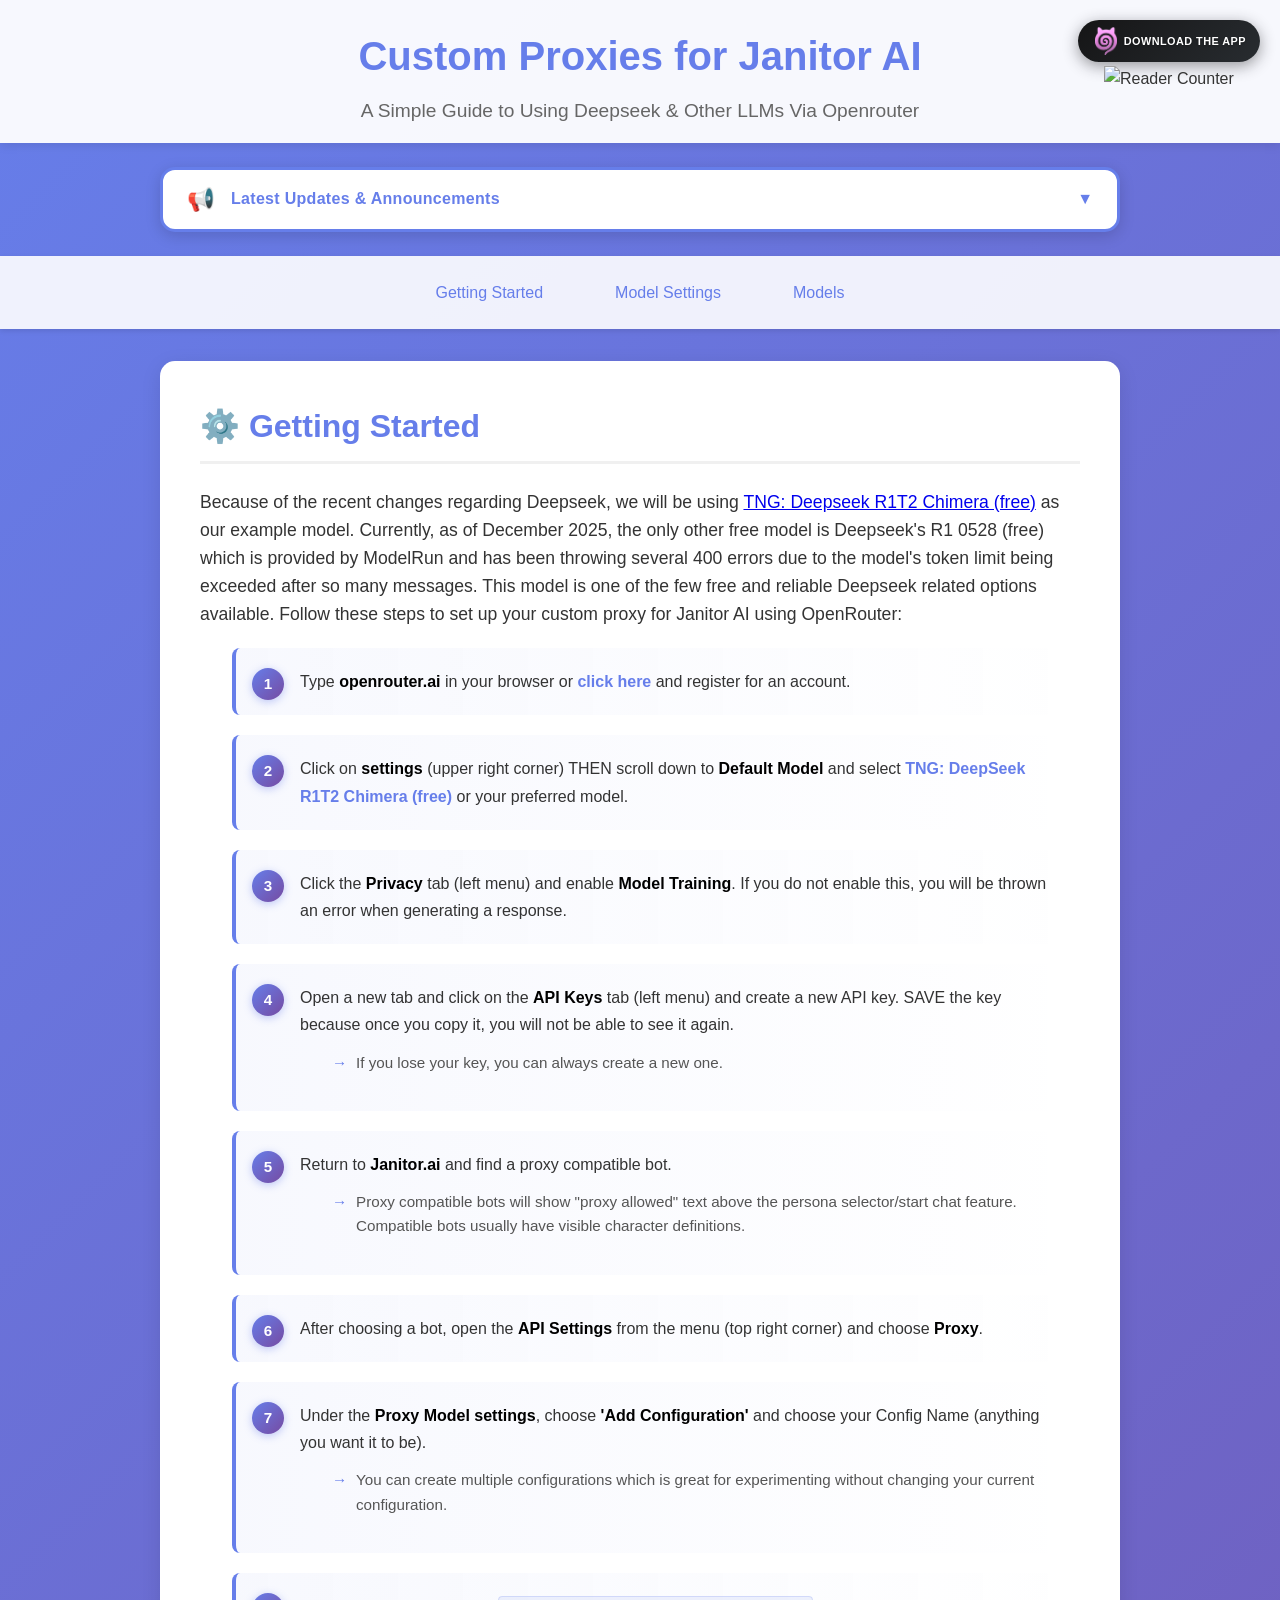
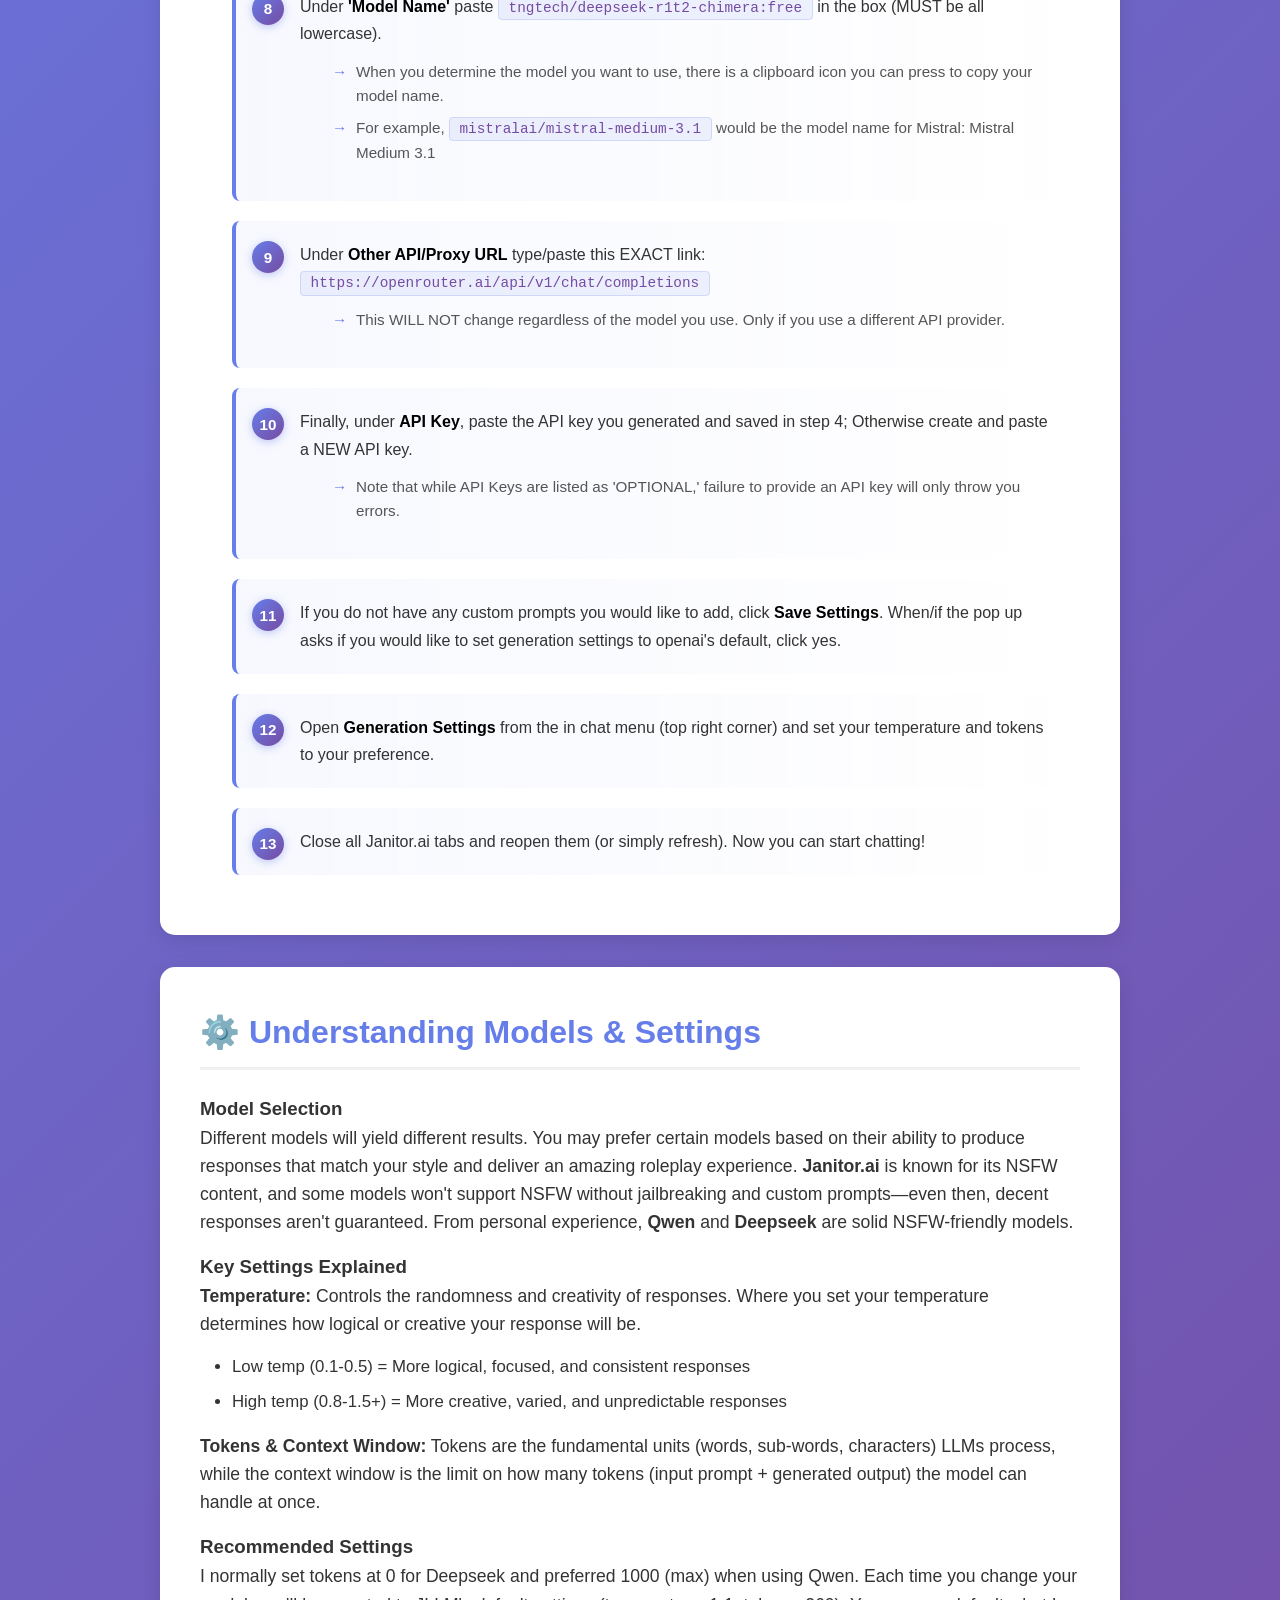
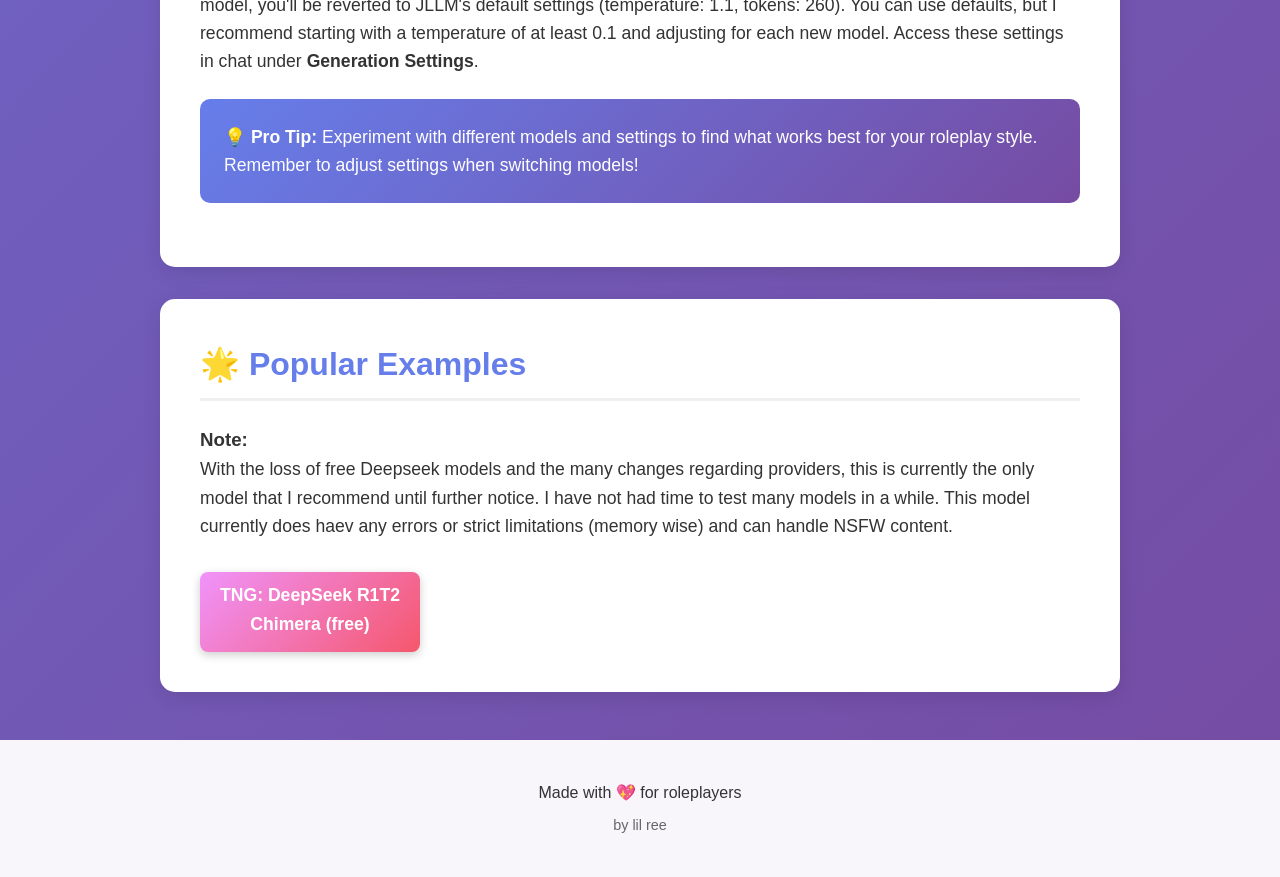
==== public/index.html @ bd70d36d "Add files via upload Signed-off-by: ꓘR (ree) <malsalt0990@gmail.com>" ====
<!DOCTYPE html>
<html lang="en">
<head>
    <meta charset="UTF-8">
    <meta name="viewport" content="width=device-width, initial-scale=1.0">
    <title>Janitor AI Custom Proxies</title>
    <link rel="stylesheet" href="css/style.css">
</head>
<body>
    <!-- App Download + Reader Counter - Top Right Corner -->
    <div class="app-download-widget">
        <a class="app-download-button" href="https://janitorai.com/app-download" target="_blank" title="Download Janitor AI App">
            <img src="images/janitor app logo.webp" alt="Download Janitor AI App" class="app-download-logo">
            <span class="app-download-text">Download the App</span>
        </a>
        <img class="reader-counter" src="https://hitscounter.dev/api/hit?url=https%3A%2F%2Fcustom-proxy-for-janitorai.vercel.app%2F&label=Readers&icon=person-fill-check&color=%23de5c9d&message=&style=plastic&tz=EST" alt="Reader Counter">
    </div>

    <header>
        <div class="container">
            <h1>Custom Proxies for Janitor AI</h1>
            <p class="subtitle">A Simple Guide to Using Deepseek & Other LLMs Via Openrouter</p>
        </div>
    </header>

    <!-- Updates Dropdown Section -->
    <div class="updates-banner">
        <div class="container">
            <button class="updates-toggle" onclick="toggleUpdates()">
                <span class="icon">📢</span>
                <span class="text">Latest Updates & Announcements</span>
                <span class="arrow" id="arrow">▼</span>
            </button>
            <div class="updates-content" id="updatesContent">
                <div class="update-item">
                    <span class="date">December 20, 2025</span>
                    <h3>⚠️ Important Update: Deepseek Models & Chutes</h3>
                    <p>Many of Deepseek's models are provided by Chutes. As of mid 2025, users were experiencing frequent 429 rate-limited errors when attempting to use most Deepseek models. This is because Chutes is prioritizing their paid tier customers over Openrouter users (whether or not you have the free/paid tier through Openrouter).</p>
                    
                    <p>You can visit the Models tab to view free and working Deepseek models that will be updated monthly. My suggestion would be to use those models (or a model of your choice) unless you would rather subscribe to Chutes / get directly setup with Deepseek.</p>
                    
                    <p>If you have charged the $10 in credits to your Openrouter account, it is NOT wasted money! You get 1000 requests per day (free or paid models) and have access to so many LLMs. You can use the $10 to maintain your 1000 requests or you can spend it on paid models (Deepseek paid models still receive 429 errors but aren't entirely disruptive).</p>
                    
                    <p>To those of you who are unfamiliar with Openrouter, the 10$ in credits is NOT required! You can still use the free models.</p>
                    
                    <p><strong>Please Note:</strong> As of this day, 12.11.2025, this is a current and up-to-date guide. I do not anticipate any changes that could potentially alter the required steps and/or render this guide inaccurate or irrelevant. I will keep this guide as up-to-date as possible.</p>
                </div>
            </div>
        </div>
    </div>

    <nav>
        <div class="container">
            <a href="#what">Getting Started</a>
            <a href="#how">Model Settings</a>
            <a href="#examples">Models</a>
        </div>
    </nav>

    <main class="container">
        <section id="what" class="card">
            <h2>⚙️ Getting Started</h2>
            <p>Because of the recent changes regarding Deepseek, we will be using <a href="https://openrouter.ai/tngtech/deepseek-r1t2-chimera:free" target="_blank">TNG: Deepseek R1T2 Chimera (free)</a> as our example model. Currently, as of December 2025, the only other free model is Deepseek's R1 0528 (free) which is provided by ModelRun and has been throwing several 400 errors due to the model's token limit being exceeded after so many messages. This model is one of the few free and reliable Deepseek related options available. Follow these steps to set up your custom proxy for Janitor AI using OpenRouter:</p>
            
            <ol class="getting-started-steps">
                <li>Type <strong>openrouter.ai</strong> in your browser or <a href="https://openrouter.ai" target="_blank">click here</a> and register for an account.</li>
                
                <li>Click on <strong>settings</strong> (upper right corner) THEN scroll down to <strong>Default Model</strong> and select <strong><a href="https://openrouter.ai/tngtech/deepseek-r1t2-chimera:free" target="_blank">TNG: DeepSeek R1T2 Chimera (free)</a></strong> or your preferred model.</li>
                
                <li>Click the <strong>Privacy</strong> tab (left menu) and enable <strong>Model Training</strong>. If you do not enable this, you will be thrown an error when generating a response.</li>
                
                <li>Open a new tab and click on the <strong>API Keys</strong> tab (left menu) and create a new API key. SAVE the key because once you copy it, you will not be able to see it again.
                    <ul class="sub-steps">
                        <li>If you lose your key, you can always create a new one.</li>
                    </ul>
                </li>
                
                <li>Return to <strong>Janitor.ai</strong> and find a proxy compatible bot.
                    <ul class="sub-steps">
                        <li>Proxy compatible bots will show "proxy allowed" text above the persona selector/start chat feature. Compatible bots usually have visible character definitions.</li>
                    </ul>
                </li>
                
                <li>After choosing a bot, open the <strong>API Settings</strong> from the menu (top right corner) and choose <strong>Proxy</strong>.</li>
                
                <li>Under the <strong>Proxy Model settings</strong>, choose <strong>'Add Configuration'</strong> and choose your Config Name (anything you want it to be).
                    <ul class="sub-steps">
                        <li>You can create multiple configurations which is great for experimenting without changing your current configuration.</li>
                    </ul>
                </li>
                
                <li>Under <strong>'Model Name'</strong> paste <code>tngtech/deepseek-r1t2-chimera:free</code> in the box (MUST be all lowercase).
                    <ul class="sub-steps">
                        <li>When you determine the model you want to use, there is a clipboard icon you can press to copy your model name.</li>
                        <li>For example, <code>mistralai/mistral-medium-3.1</code> would be the model name for Mistral: Mistral Medium 3.1</li>
                    </ul>
                </li>
                
                <li>Under <strong>Other API/Proxy URL</strong> type/paste this EXACT link: <code>https://openrouter.ai/api/v1/chat/completions</code>
                    <ul class="sub-steps">
                        <li>This WILL NOT change regardless of the model you use. Only if you use a different API provider.</li>
                    </ul>
                </li>
                
                <li>Finally, under <strong>API Key</strong>, paste the API key you generated and saved in step 4; Otherwise create and paste a NEW API key.
                    <ul class="sub-steps">
                        <li>Note that while API Keys are listed as 'OPTIONAL,' failure to provide an API key will only throw you errors.</li>
                    </ul>
                </li>
                
                <li>If you do not have any custom prompts you would like to add, click <strong>Save Settings</strong>. When/if the pop up asks if you would like to set generation settings to openai's default, click yes.</li>
                
                <li>Open <strong>Generation Settings</strong> from the in chat menu (top right corner) and set your temperature and tokens to your preference.</li>
                
                <li>Close all Janitor.ai tabs and reopen them (or simply refresh). Now you can start chatting!</li>
            </ol>
        </section>

        <section id="how" class="card">
            <h2>⚙️ Understanding Models & Settings</h2>
            
            <h3>Model Selection</h3>
            <p>Different models will yield different results. You may prefer certain models based on their ability to produce responses that match your style and deliver an amazing roleplay experience. <strong>Janitor.ai</strong> is known for its NSFW content, and some models won't support NSFW without jailbreaking and custom prompts—even then, decent responses aren't guaranteed. From personal experience, <strong>Qwen</strong> and <strong>Deepseek</strong> are solid NSFW-friendly models.</p>
            
            <h3>Key Settings Explained</h3>
            <div class="settings-info">
                <p><strong>Temperature:</strong> Controls the randomness and creativity of responses. Where you set your temperature determines how logical or creative your response will be.</p>
                <ul>
                    <li>Low temp (0.1-0.5) = More logical, focused, and consistent responses</li>
                    <li>High temp (0.8-1.5+) = More creative, varied, and unpredictable responses</li>
                </ul>
                
                <p><strong>Tokens & Context Window:</strong> Tokens are the fundamental units (words, sub-words, characters) LLMs process, while the context window is the limit on how many tokens (input prompt + generated output) the model can handle at once.</p>
            </div>
            
            <h3>Recommended Settings</h3>
            <p>I normally set tokens at 0 for Deepseek and preferred 1000 (max) when using Qwen. Each time you change your model, you'll be reverted to JLLM's default settings (temperature: 1.1, tokens: 260). You can use defaults, but I recommend starting with a temperature of at least 0.1 and adjusting for each new model. Access these settings in chat under <strong>Generation Settings</strong>.</p>
            
            <div class="highlight">
                <strong>💡 Pro Tip:</strong> Experiment with different models and settings to find what works best for your roleplay style. Remember to adjust settings when switching models!
            </div>
        </section>

        <section id="examples" class="card">
            <h2>🌟 Popular Examples</h2>
            <h3>Note:</h3>
            <p>With the loss of free Deepseek models and the many changes regarding providers, this is currently the only model that I recommend until further notice. I have not had time to test many models in a while. This model currently does haev any errors or strict limitations (memory wise) and can handle NSFW content.</p>
            <div class="examples-grid">
                <div class="example-box">
                        <a href="https://openrouter.ai/tngtech/deepseek-r1t2-chimera:free" target="_blank" style="text-decoration:none;color:inherit;">
                            <h3>TNG: DeepSeek R1T2 Chimera (free)</h3>
                        </a>
                </div>
            </div>
        </section>
    </main>

    <footer>
        <div class="container">
            <p>Made with 💖 for roleplayers</p>
            <p class="small">by lil ree</p>
        </div>
    </footer>

    <script>
        function toggleUpdates() {
            const content = document.getElementById('updatesContent');
            const arrow = document.getElementById('arrow');
            
            if (content.style.maxHeight) {
                content.style.maxHeight = null;
                arrow.style.transform = 'rotate(0deg)';
            } else {
                content.style.maxHeight = content.scrollHeight + 'px';
                arrow.style.transform = 'rotate(180deg)';
            }
        }
    </script>
</body>
</html>
---- public/css/style.css ----
nav .container {
    display: flex;
    justify-content: center;
    align-items: center;
    gap: 0.5rem;
    flex-wrap: wrap;
}

* {
    margin: 0;
    padding: 0;
    box-sizing: border-box;
}

img {
    max-width: 100%;
    height: auto;
}

body {
    font-family: 'Segoe UI', Tahoma, Geneva, Verdana, sans-serif;
    line-height: 1.6;
    color: #333;
    background: linear-gradient(135deg, #667eea 0%, #764ba2 100%);
    min-height: 100vh;
    overflow-x: hidden;
}

.container {
    max-width: 1000px;
    margin: 0 auto;
    padding: 0 20px;
}

.app-download-widget {
    position: fixed;
    top: 20px;
    right: 20px;
    z-index: 1000;
    display: flex;
    flex-direction: column;
    align-items: center;
    gap: 4px;
}

.app-download-button {
    display: inline-flex;
    align-items: center;
    gap: 4px;
    text-decoration: none;
    color: #fff;
    background: linear-gradient(135deg, #151516, #282c30);
    border-radius: 999px;
    padding: 7px 14px;
    box-shadow: 0 4px 15px rgba(30, 32, 36, 0.45);
    transition: transform 0.25s ease, box-shadow 0.25s ease;
    animation: appPulse 2s infinite;
}

.app-download-button:hover {
    transform: translateY(-3px);
    box-shadow: 0 8px 25px rgba(27, 29, 32, 0.6);
}

.app-download-logo {
    width: 28px;
    height: 28px;
    border-radius: 8px;
    display: block;
    object-fit: contain;
    object-position: center;
    background: transparent;
    padding: 0;
    flex-shrink: 0;
}

.app-download-text {
    margin: 0;
    font-size: 0.68rem;
    font-weight: 700;
    text-transform: uppercase;
    letter-spacing: 0.45px;
    text-shadow: 0 1px 2px rgba(0, 0, 0, 0.3);
    line-height: 1;
    white-space: nowrap;
}

.reader-counter {
    max-width: 145px;
    width: auto;
    height: auto;
    align-self: center;
}


header {
    background: rgba(255, 255, 255, 0.95);
    padding: 1.5rem 0 1rem;
    text-align: center;
    box-shadow: 0 2px 10px rgba(0, 0, 0, 0.1);
}

header h1 {
    font-size: 2.5rem;
    color: #667eea;
    margin-bottom: 0.5rem;
    animation: fadeInDown 0.8s ease;
}

.subtitle {
    font-size: 1.2rem;
    color: #666;
    animation: fadeInUp 0.8s ease;
}


.updates-banner {
    background: transparent;
    margin-top: 1.5rem;
    margin-bottom: 1.5rem;
}

.updates-toggle {
    width: 100%;
    background: white;
    border: 3px solid #667eea;
    padding: 1rem 1.5rem;
    cursor: pointer;
    display: flex;
    align-items: center;
    gap: 1rem;
    font-size: 1rem;
    font-weight: 600;
    color: #667eea;
    transition: all 0.3s ease;
    border-radius: 15px;
    box-shadow: 0 4px 15px rgba(0, 0, 0, 0.15);
}

.updates-toggle:hover {
    background: #667eea;
    color: white;
    transform: translateY(-3px);
    box-shadow: 0 6px 20px rgba(0, 0, 0, 0.2);
}

.updates-toggle:active {
    transform: translateY(-1px);
}

.updates-toggle .icon {
    font-size: 1.4rem;
    animation: pulse 2s infinite;
}

.updates-toggle .text {
    flex: 1;
    text-align: left;
    letter-spacing: 0.3px;
}

.updates-toggle .arrow {
    font-size: 1rem;
    transition: transform 0.3s ease;
    font-weight: bold;
}

.updates-content {
    max-height: 0;
    overflow: hidden;
    transition: max-height 0.5s ease, margin-top 0.3s ease;
    background: rgba(255, 255, 255, 0.98);
    border-radius: 15px;
    box-shadow: 0 2px 10px rgba(0, 0, 0, 0.1);
}

.updates-content.active {
    margin-top: 0.5rem;
}

.update-item {
    padding: 1.75rem;
    border-bottom: 1px solid rgba(102, 126, 234, 0.15);
    background: linear-gradient(to right, rgba(102, 126, 234, 0.02), transparent);
}

.update-item:first-child {
    border-radius: 15px 15px 0 0;
}

.update-item:last-child {
    border-bottom: none;
    border-radius: 0 0 15px 15px;
}

.update-item .date {
    display: inline-block;
    background: linear-gradient(135deg, #667eea 0%, #764ba2 100%);
    color: white;
    padding: 0.4rem 1rem;
    border-radius: 25px;
    font-size: 0.8rem;
    font-weight: 700;
    margin-bottom: 1rem;
    box-shadow: 0 2px 8px rgba(102, 126, 234, 0.3);
    letter-spacing: 0.5px;
}

.update-item h3 {
    color: #333;
    font-size: 1.1rem;
    margin-bottom: 0.75rem;
    font-weight: 700;
}

.update-item p {
    color: #555;
    margin: 0 0 0.75rem 0;
    line-height: 1.7;
    font-size: 0.9rem;
}

.update-item p:last-child {
    margin-bottom: 0;
}

.update-item strong {
    color: #667eea;
    font-weight: 600;
}

@keyframes pulse {
    0%, 100% {
        transform: scale(1);
    }
    50% {
        transform: scale(1.1);
    }
}


nav {
    background: rgba(255, 255, 255, 0.9);
    padding: 1rem 0;
    position: sticky;
    top: 0;
    z-index: 100;
    box-shadow: 0 2px 5px rgba(0, 0, 0, 0.1);
}

nav a {
    display: inline-block;
    padding: 0.5rem 1.5rem;
    margin: 0 0.5rem;
    color: #667eea;
    text-decoration: none;
    border-radius: 20px;
    transition: all 0.3s ease;
    font-weight: 500;
}

nav a:hover {
    background: #667eea;
    color: white;
    transform: translateY(-2px);
}


main {
    padding: 2rem 0;
}

.card {
    background: white;
    padding: 2.5rem;
    margin: 2rem 0;
    border-radius: 15px;
    box-shadow: 0 5px 20px rgba(0, 0, 0, 0.1);
    animation: fadeIn 0.6s ease;
}

.card h2 {
    color: #667eea;
    font-size: 2rem;
    margin-bottom: 1.5rem;
    border-bottom: 3px solid #f0f0f0;
    padding-bottom: 0.5rem;
}

.card p {
    margin-bottom: 1rem;
    font-size: 1.1rem;
    overflow-wrap: anywhere;
}

.card ul, .card ol {
    margin-left: 2rem;
    margin-bottom: 1rem;
}

.card li {
    margin: 0.5rem 0;
    font-size: 1.05rem;
    overflow-wrap: anywhere;
}


.highlight {
    background: linear-gradient(135deg, #667eea 0%, #764ba2 100%);
    color: white;
    padding: 1.5rem;
    border-radius: 10px;
    margin: 1.5rem 0;
    font-size: 1.1rem;
}


.fun-fact {
    background: #fff3cd;
    border-left: 4px solid #ffc107;
    padding: 1rem 1.5rem;
    margin: 1.5rem 0;
    border-radius: 5px;
}


.getting-started-steps {
    counter-reset: step-counter;
    list-style: none;
    margin-left: 0;
    padding-left: 0;
}

.getting-started-steps > li {
    counter-increment: step-counter;
    position: relative;
    padding: 1.25rem 1.5rem 1.25rem 4rem;
    margin: 1.25rem 0;
    background: linear-gradient(to right, rgba(102, 126, 234, 0.05), transparent);
    border-left: 4px solid #667eea;
    border-radius: 8px;
    font-size: 1rem;
    line-height: 1.7;
    transition: all 0.3s ease;
}

.getting-started-steps > li:hover {
    background: linear-gradient(to right, rgba(102, 126, 234, 0.1), transparent);
    transform: translateX(5px);
}

.getting-started-steps > li::before {
    content: counter(step-counter);
    position: absolute;
    left: 1rem;
    top: 1.25rem;
    background: linear-gradient(135deg, #667eea 0%, #764ba2 100%);
    color: white;
    width: 2rem;
    height: 2rem;
    border-radius: 50%;
    display: flex;
    align-items: center;
    justify-content: center;
    font-weight: bold;
    font-size: 0.95rem;
    box-shadow: 0 2px 8px rgba(102, 126, 234, 0.4);
}

.getting-started-steps strong {
    color: #000;
    font-weight: 700;
}

.getting-started-steps code {
    background: rgba(102, 126, 234, 0.1);
    color: #764ba2;
    padding: 0.2rem 0.6rem;
    border-radius: 4px;
    font-family: 'Courier New', monospace;
    font-size: 0.9rem;
    border: 1px solid rgba(102, 126, 234, 0.2);
}

.getting-started-steps a {
    color: #667eea;
    text-decoration: none;
    font-weight: 600;
    border-bottom: 2px solid transparent;
    transition: border-color 0.3s ease;
}

.getting-started-steps a:hover {
    border-bottom-color: #667eea;
}

.sub-steps {
    list-style: none;
    margin: 0.75rem 0 0 0;
    padding-left: 0;
}

.sub-steps li {
    position: relative;
    padding-left: 1.5rem;
    margin: 0.5rem 0;
    font-size: 0.95rem;
    color: #555;
    line-height: 1.6;
}

.sub-steps li::before {
    content: "→";
    position: absolute;
    left: 0;
    color: #667eea;
    font-weight: bold;
}


.examples-grid {
    display: grid;
    grid-template-columns: repeat(auto-fit, minmax(200px, 1fr));
    gap: 1.5rem;
    margin-top: 2rem;
}

.example-box {
    background: linear-gradient(135deg, #f093fb 0%, #f5576c 100%);
    color: white;
    padding: 0.6rem 1rem;
    border-radius: 8px;
    text-align: center;
    transition: transform 0.3s ease;
    box-shadow: 0 3px 10px rgba(0, 0, 0, 0.2);
    display: inline-block;
    min-width: 180px;
    max-width: 220px;
    cursor: pointer;
}

.example-box:hover {
    transform: translateY(-5px);
}

.example-box h3 {
    font-size: 1.1rem;
    margin-bottom: 0.3rem;
}


footer {
    background: rgba(255, 255, 255, 0.95);
    text-align: center;
    padding: 2rem 0;
    margin-top: 3rem;
}

footer p {
    margin: 0.5rem 0;
}

.small {
    font-size: 0.9rem;
    color: #666;
}

/* Animations */
@keyframes fadeIn {
    from {
        opacity: 0;
        transform: translateY(20px);
    }
    to {
        opacity: 1;
        transform: translateY(0);
    }
}

@keyframes fadeInDown {
    from {
        opacity: 0;
        transform: translateY(-20px);
    }
    to {
        opacity: 1;
        transform: translateY(0);
    }
}

@keyframes fadeInUp {
    from {
        opacity: 0;
        transform: translateY(20px);
    }
    to {
        opacity: 1;
        transform: translateY(0);
    }
}

@keyframes appPulse {
    0%,
    100% {
        opacity: 1;
    }
    50% {
        opacity: 0.9;
    }
}

@media (max-width: 992px) {
    header h1 {
        font-size: 2.15rem;
    }

    .subtitle {
        font-size: 1.05rem;
    }

    .card {
        padding: 2rem;
    }

    .card h2 {
        font-size: 1.75rem;
    }

    .card p,
    .card li {
        font-size: 1rem;
    }
}

/* Responsive Design */
@media (max-width: 768px) {
    .container {
        padding: 0 14px;
    }

    main {
        padding: 1.4rem 0;
    }

    header h1 {
        font-size: 1.7rem;
        line-height: 1.2;
    }
    
    .subtitle {
        font-size: 0.95rem;
        line-height: 1.45;
    }

    .updates-banner {
        margin-top: 1rem;
        margin-bottom: 1rem;
    }

    .updates-toggle {
        padding: 0.85rem 1rem;
        gap: 0.55rem;
        font-size: 0.9rem;
    }

    .updates-toggle .icon {
        font-size: 1.2rem;
    }

    .updates-toggle .text {
        line-height: 1.3;
    }

    .update-item {
        padding: 1.2rem;
    }

    .update-item h3 {
        font-size: 1rem;
    }

    .update-item p {
        font-size: 0.88rem;
    }

    nav {
        padding: 0.8rem 0;
    }

    nav .container {
        gap: 0.35rem;
    }
    
    nav a {
        display: inline-block;
        margin: 0;
        padding: 0.4rem 0.9rem;
        font-size: 0.92rem;
    }
    
    .card {
        padding: 1.2rem;
        margin: 1rem 0;
    }

    .card h2 {
        font-size: 1.35rem;
        margin-bottom: 1rem;
    }

    .card h3 {
        font-size: 1.1rem;
    }

    .card p,
    .card li {
        font-size: 0.95rem;
        line-height: 1.6;
    }

    .card ul,
    .card ol {
        margin-left: 1.1rem;
    }

    .highlight {
        padding: 1rem;
        font-size: 0.95rem;
    }

    .getting-started-steps > li {
        padding: 1rem 1rem 1rem 3rem;
        margin: 0.95rem 0;
    }

    .getting-started-steps > li::before {
        width: 1.7rem;
        height: 1.7rem;
        left: 0.65rem;
        top: 1rem;
        font-size: 0.82rem;
    }

    .getting-started-steps code {
        display: inline-block;
        max-width: 100%;
        white-space: normal;
        word-break: break-word;
    }
    
    .examples-grid {
        grid-template-columns: 1fr;
        gap: 1rem;
    }

    .example-box {
        min-width: 0;
        max-width: none;
        width: 100%;
    }

    .app-download-widget {
        top: auto;
        bottom: 14px;
        right: 14px;
        gap: 6px;
    }

    .app-download-button {
        padding: 6px 12px;
        gap: 7px;
    }

    .app-download-logo {
        width: 26px;
        height: 26px;
    }

    .app-download-text {
        font-size: 0.62rem;
    }

    .reader-counter {
        max-width: 130px;
    }

    footer {
        margin-top: 2rem;
        padding: 1.5rem 0;
    }
}

@media (max-width: 420px) {
    .app-download-text {
        display: none;
    }

    .app-download-button {
        padding: 7px;
        border-radius: 50%;
    }

    .app-download-logo {
        width: 28px;
        height: 28px;
    }
}
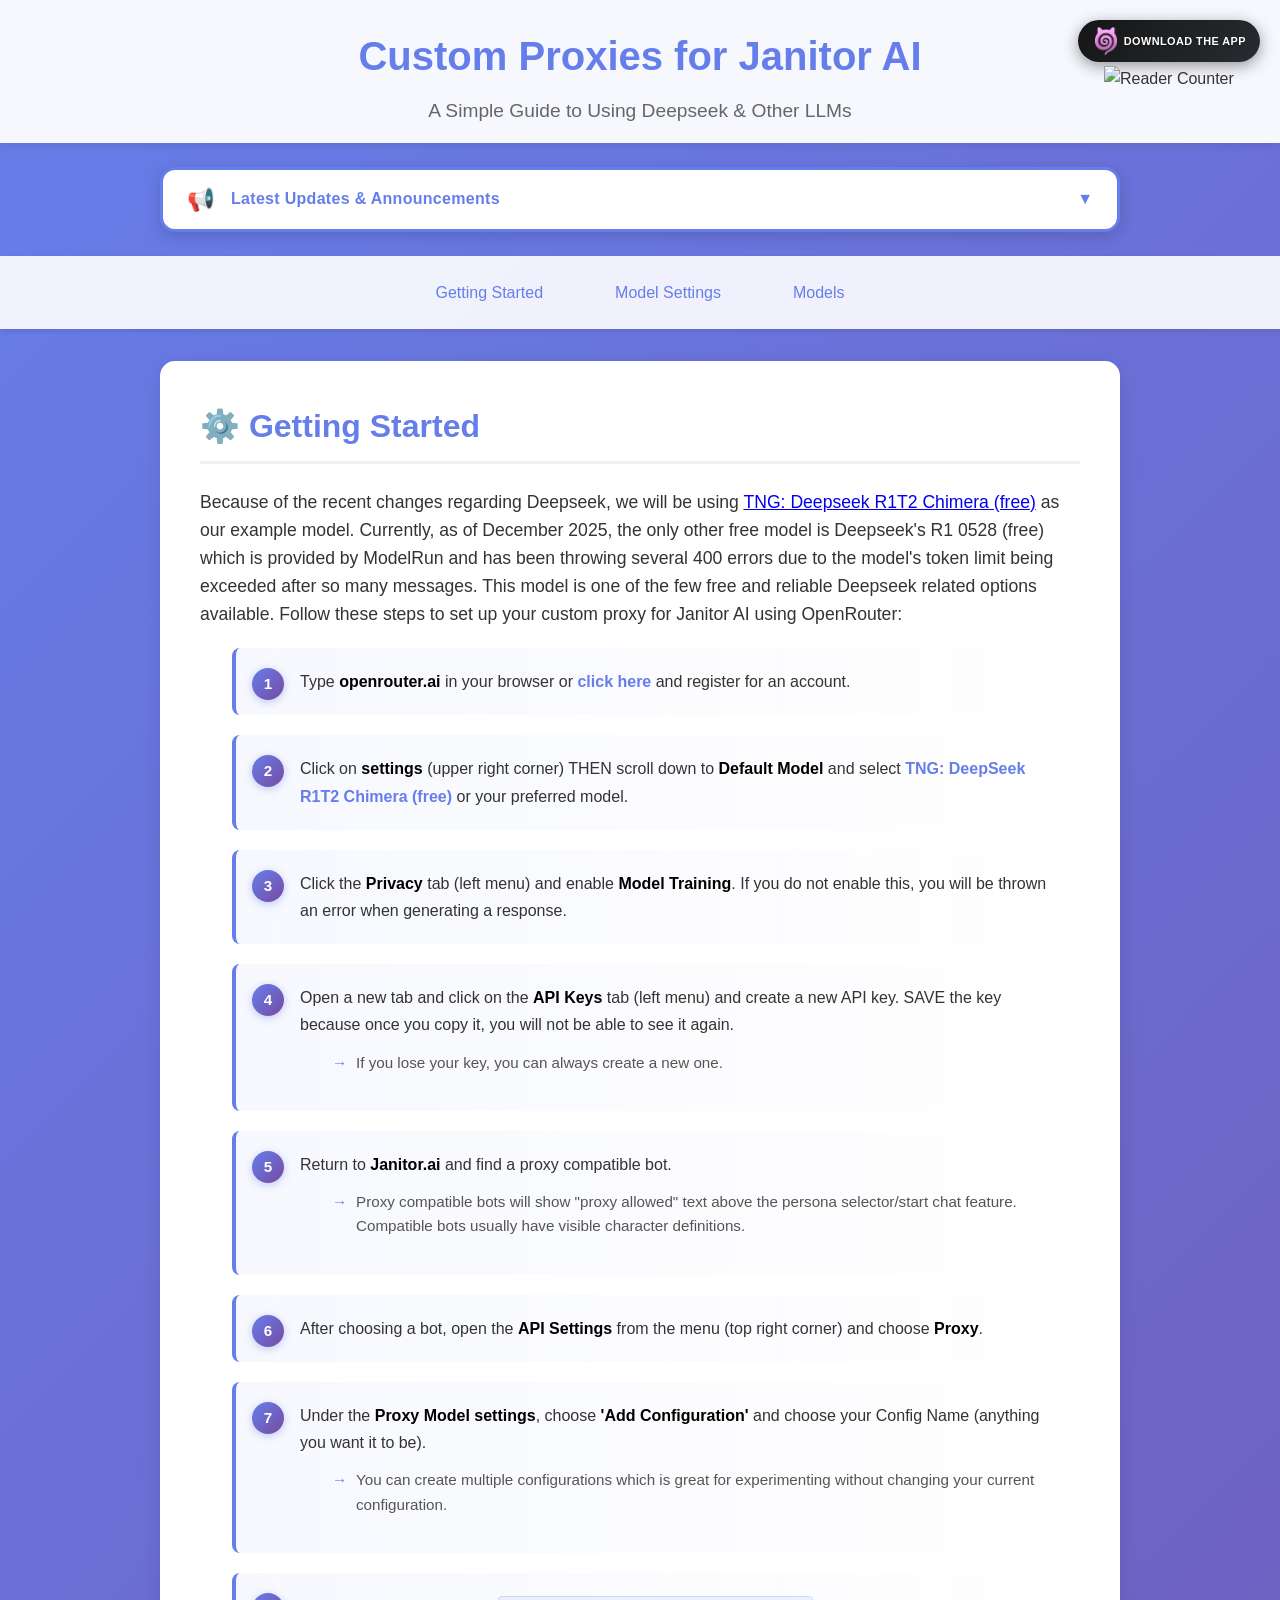
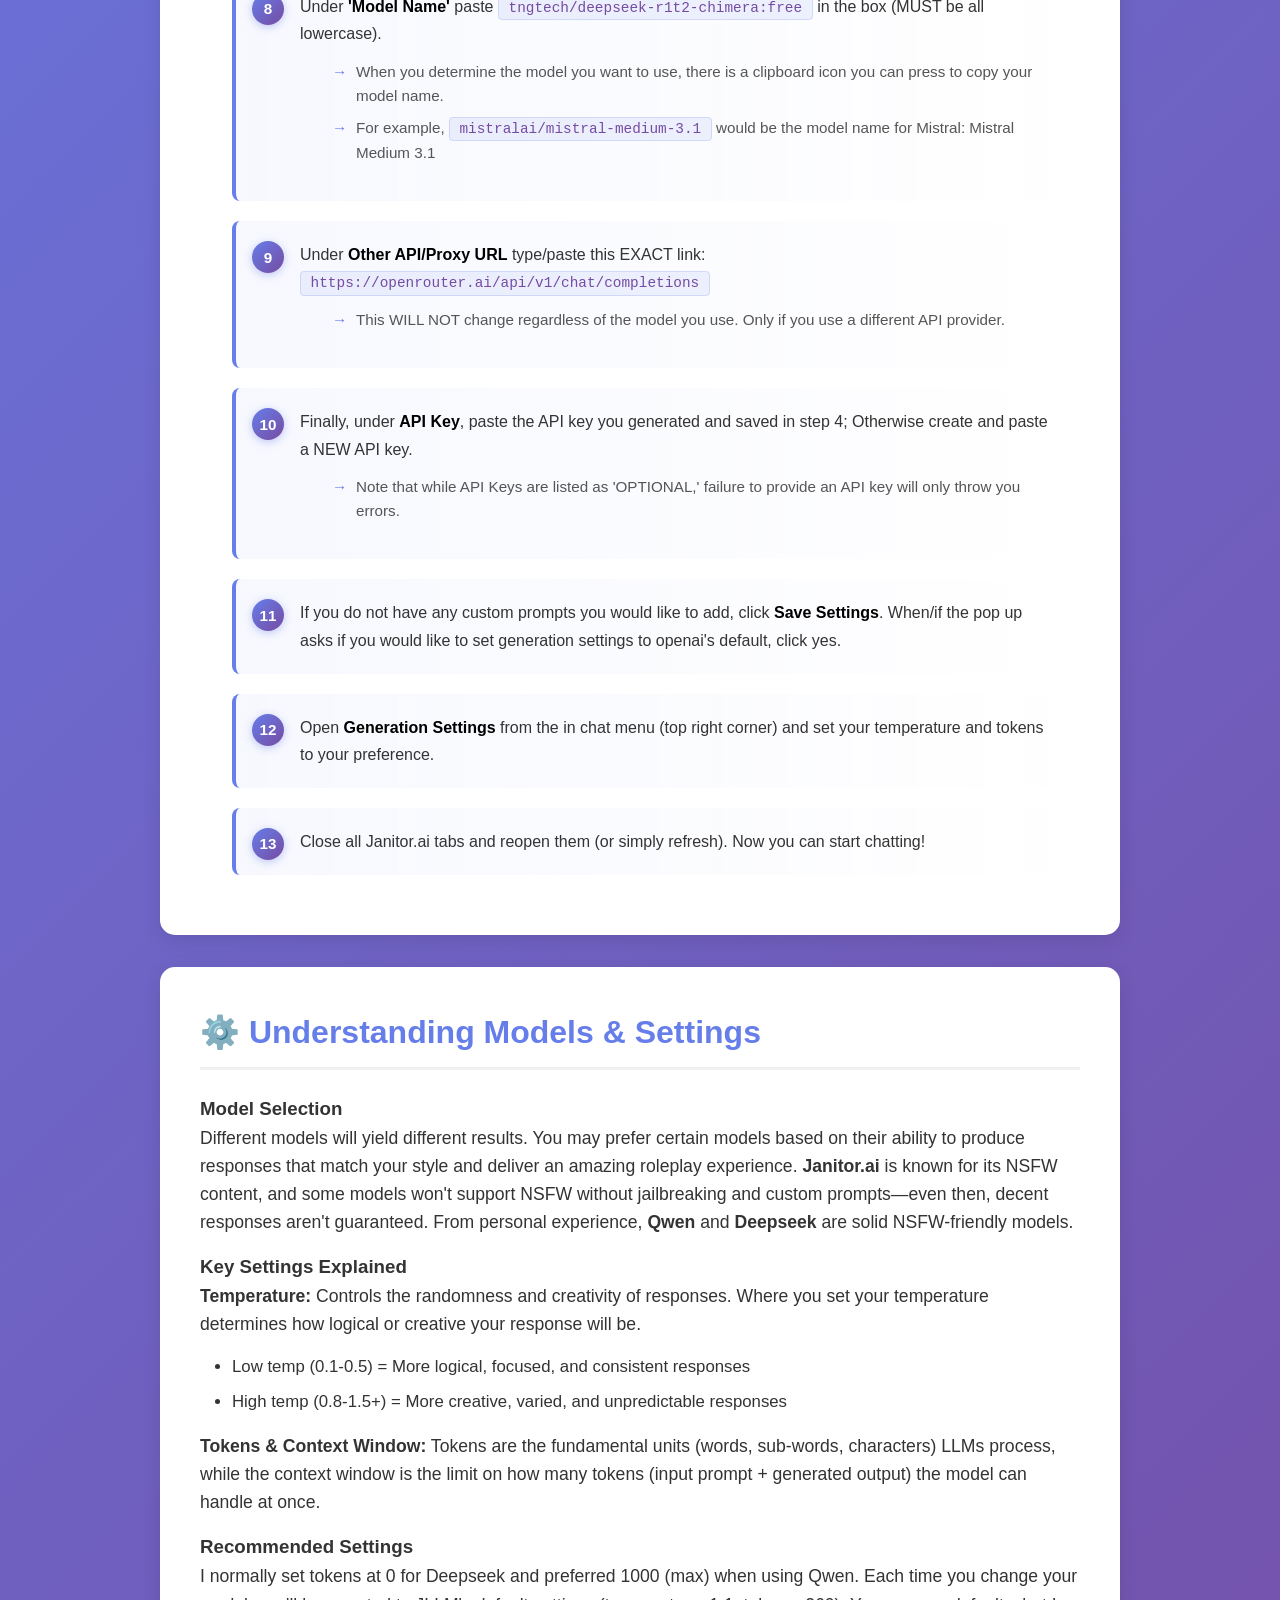
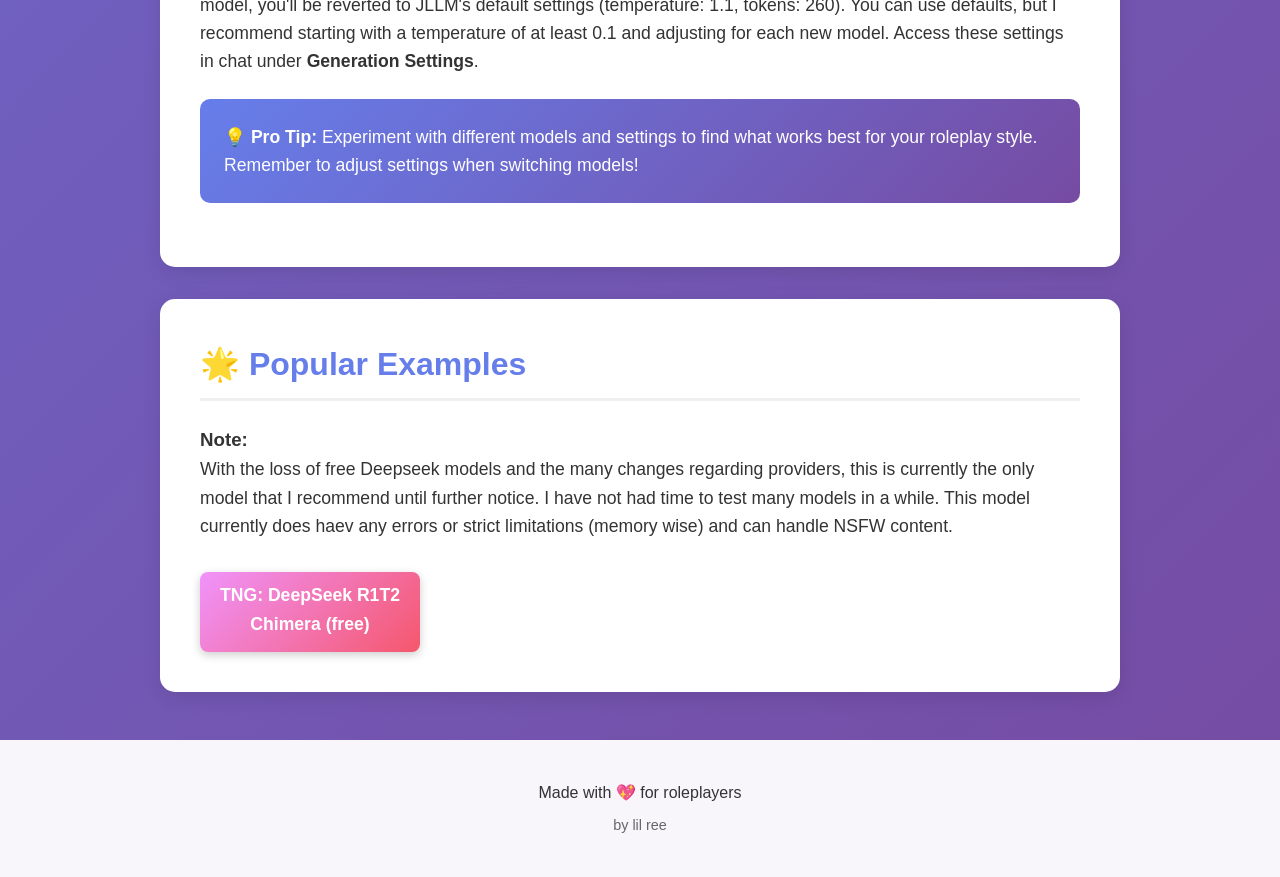
==== commit 498dcc8c: "Add files via upload Signed-off-by: malix ♡ <malsalt0990@gmail.com>" ====
--- a/public/index.html
+++ b/public/index.html
@@ -19,7 +19,7 @@
     <header>
         <div class="container">
             <h1>Custom Proxies for Janitor AI</h1>
-            <p class="subtitle">A Simple Guide to Using Deepseek & Other LLMs Via Openrouter</p>
+            <p class="subtitle">A Simple Guide to Using Deepseek & Other LLMs</p>
         </div>
     </header>
 
@@ -33,18 +33,21 @@
             </button>
             <div class="updates-content" id="updatesContent">
                 <div class="update-item">
-                    <span class="date">December 20, 2025</span>
-                    <h3>⚠️ Important Update: Deepseek Models & Chutes</h3>
-                    <p>Many of Deepseek's models are provided by Chutes. As of mid 2025, users were experiencing frequent 429 rate-limited errors when attempting to use most Deepseek models. This is because Chutes is prioritizing their paid tier customers over Openrouter users (whether or not you have the free/paid tier through Openrouter).</p>
+                    <span class="date">March 15th, 2026</span>
+                    <h3>⚠️ Important Update: Free Models on Openrouter</h3>
+                    <p>Lately, most of the decent free models on Openrouter have been removed. Users are encouraged to explore the remaining options or consider alternative platforms for their LLM needs OR continue using JLLM (Janitor's LLM).</p>
+                    <p>Under the Models section, I will curate a list of free models that, despite being unavailable, should return within the coming months.
+                        Along with the models, a collection of prompts will soon be added to the guide to help you get the best results out of your limited free tier models and the JLLM.
+                        In addition, I will also curate a list of paid tier models available on both Openrouter and Chutes that are worth the price and don't return frequent errors.
+                        In the meantime, I recommend using JLLM (Janitor's LLM) which is the default model for Janitor AI and is still a solid option for roleplaying. It can handle NSFW content and doesn't have any major limitations. 
+                        A good prompt and generation settings can deliver great content with the JLLM. You can also visit Janitor's official <a href="https://discord.gg/janitorai">Discord</a> server to find and share prompts that work well with the JLLM.
+                    </p>
                     
-                    <p>You can visit the Models tab to view free and working Deepseek models that will be updated monthly. My suggestion would be to use those models (or a model of your choice) unless you would rather subscribe to Chutes / get directly setup with Deepseek.</p>
-                    
-                    <p>If you have charged the $10 in credits to your Openrouter account, it is NOT wasted money! You get 1000 requests per day (free or paid models) and have access to so many LLMs. You can use the $10 to maintain your 1000 requests or you can spend it on paid models (Deepseek paid models still receive 429 errors but aren't entirely disruptive).</p>
-                    
-                    <p>To those of you who are unfamiliar with Openrouter, the 10$ in credits is NOT required! You can still use the free models.</p>
-                    
-                    <p><strong>Please Note:</strong> As of this day, 12.11.2025, this is a current and up-to-date guide. I do not anticipate any changes that could potentially alter the required steps and/or render this guide inaccurate or irrelevant. I will keep this guide as up-to-date as possible.</p>
+                    <p><strong>Please Note:</strong> As of this day, 3.15.2026, this is a current and up-to-date guide. I do not anticipate any changes that could potentially alter the required steps and/or render this guide inaccurate or irrelevant. I will keep this guide as up-to-date as possible.</p>
                 </div>
+                <p class="archive-link-wrap">
+                    <a class="archive-link" href="archive.html">View Archived Announcements</a>
+                </p>
             </div>
         </div>
     </div>
--- a/public/css/style.css
+++ b/public/css/style.css
@@ -227,6 +227,91 @@
 .update-item strong {
     color: #667eea;
     font-weight: 600;
+}
+
+.archive-link-wrap {
+    padding: 0 1.75rem 1.5rem;
+    margin: 0;
+}
+
+.archive-link {
+    color: #5b4ecf;
+    font-weight: 700;
+    text-decoration: none;
+    border-bottom: 2px solid rgba(91, 78, 207, 0.35);
+    transition: color 0.25s ease, border-color 0.25s ease;
+}
+
+.archive-link:hover {
+    color: #2f2fa7;
+    border-bottom-color: rgba(47, 47, 167, 0.8);
+}
+
+.archive-page-main {
+    padding-top: 1.25rem;
+}
+
+.back-button {
+    display: inline-block;
+    margin-bottom: 1rem;
+    background: #667eea;
+    color: #fff;
+    text-decoration: none;
+    padding: 0.5rem 1rem;
+    border-radius: 999px;
+    font-weight: 700;
+    box-shadow: 0 3px 10px rgba(102, 126, 234, 0.3);
+    transition: transform 0.2s ease, background 0.2s ease;
+}
+
+.back-button:hover {
+    background: #5a6ed0;
+    transform: translateY(-1px);
+}
+
+.archive-only-card h2 {
+    margin-top: 0.2rem;
+}
+
+.archive-entry {
+    border: none;
+    border-bottom: none;
+    border-radius: 12px;
+    margin-bottom: 0.95rem;
+}
+
+.archive-only-card .archive-entry:first-child,
+.archive-only-card .archive-entry:last-child {
+    border-radius: 12px;
+    border-bottom: none;
+}
+
+.archive-summary {
+    color: #4f4f63;
+    margin-bottom: 1rem;
+}
+
+.archive-toggle {
+    background: #f1f4ff;
+    border: 1px solid rgba(102, 126, 234, 0.35);
+    color: #4457bf;
+    padding: 0.45rem 0.9rem;
+    border-radius: 999px;
+    font-weight: 700;
+    cursor: pointer;
+    transition: background 0.2s ease, color 0.2s ease, border-color 0.2s ease;
+}
+
+.archive-toggle:hover {
+    background: #667eea;
+    color: #fff;
+    border-color: #667eea;
+}
+
+.archive-details {
+    margin-top: 1rem;
+    border-top: 1px dashed rgba(102, 126, 234, 0.3);
+    padding-top: 1rem;
 }
 
 @keyframes pulse {
@@ -575,6 +660,15 @@
         padding: 1.2rem;
     }
 
+    .archive-link-wrap {
+        padding: 0 1.2rem 1.2rem;
+    }
+
+    .archive-toggle {
+        width: 100%;
+        max-width: 180px;
+    }
+
     .update-item h3 {
         font-size: 1rem;
     }
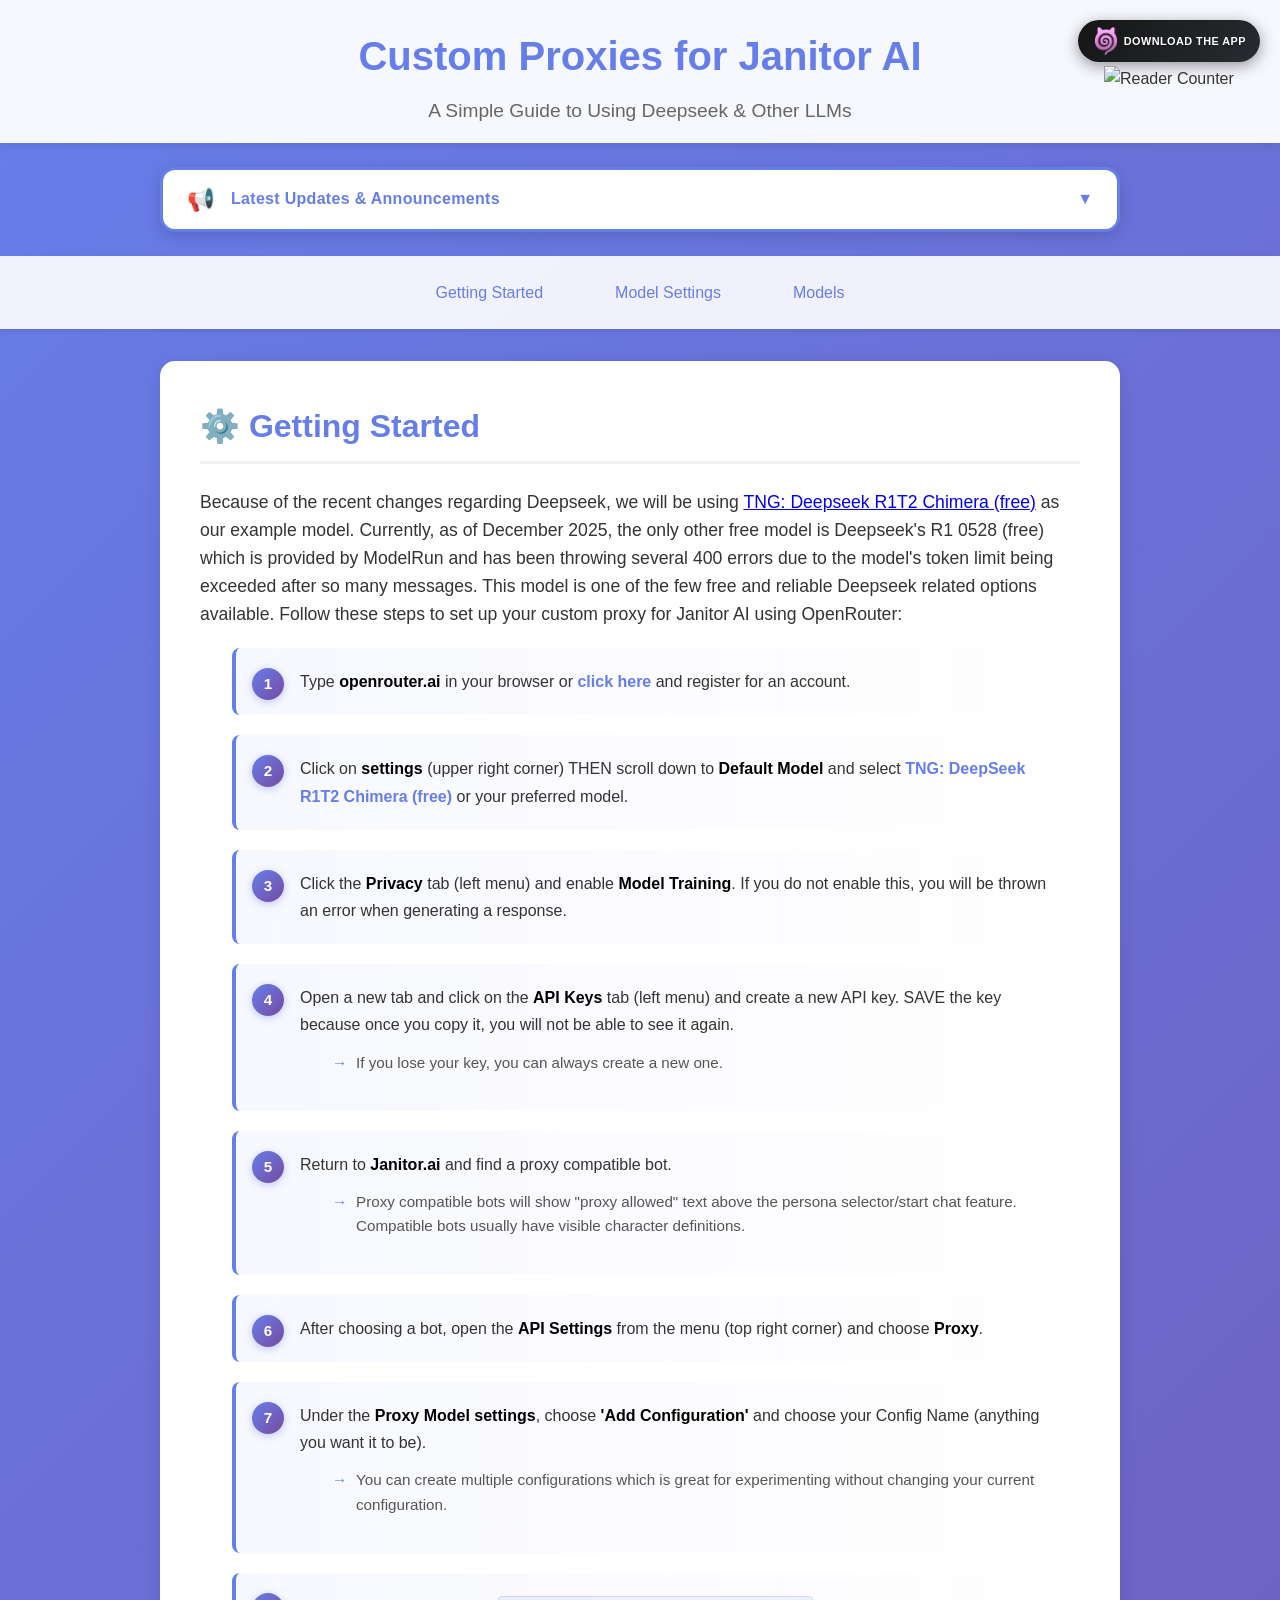
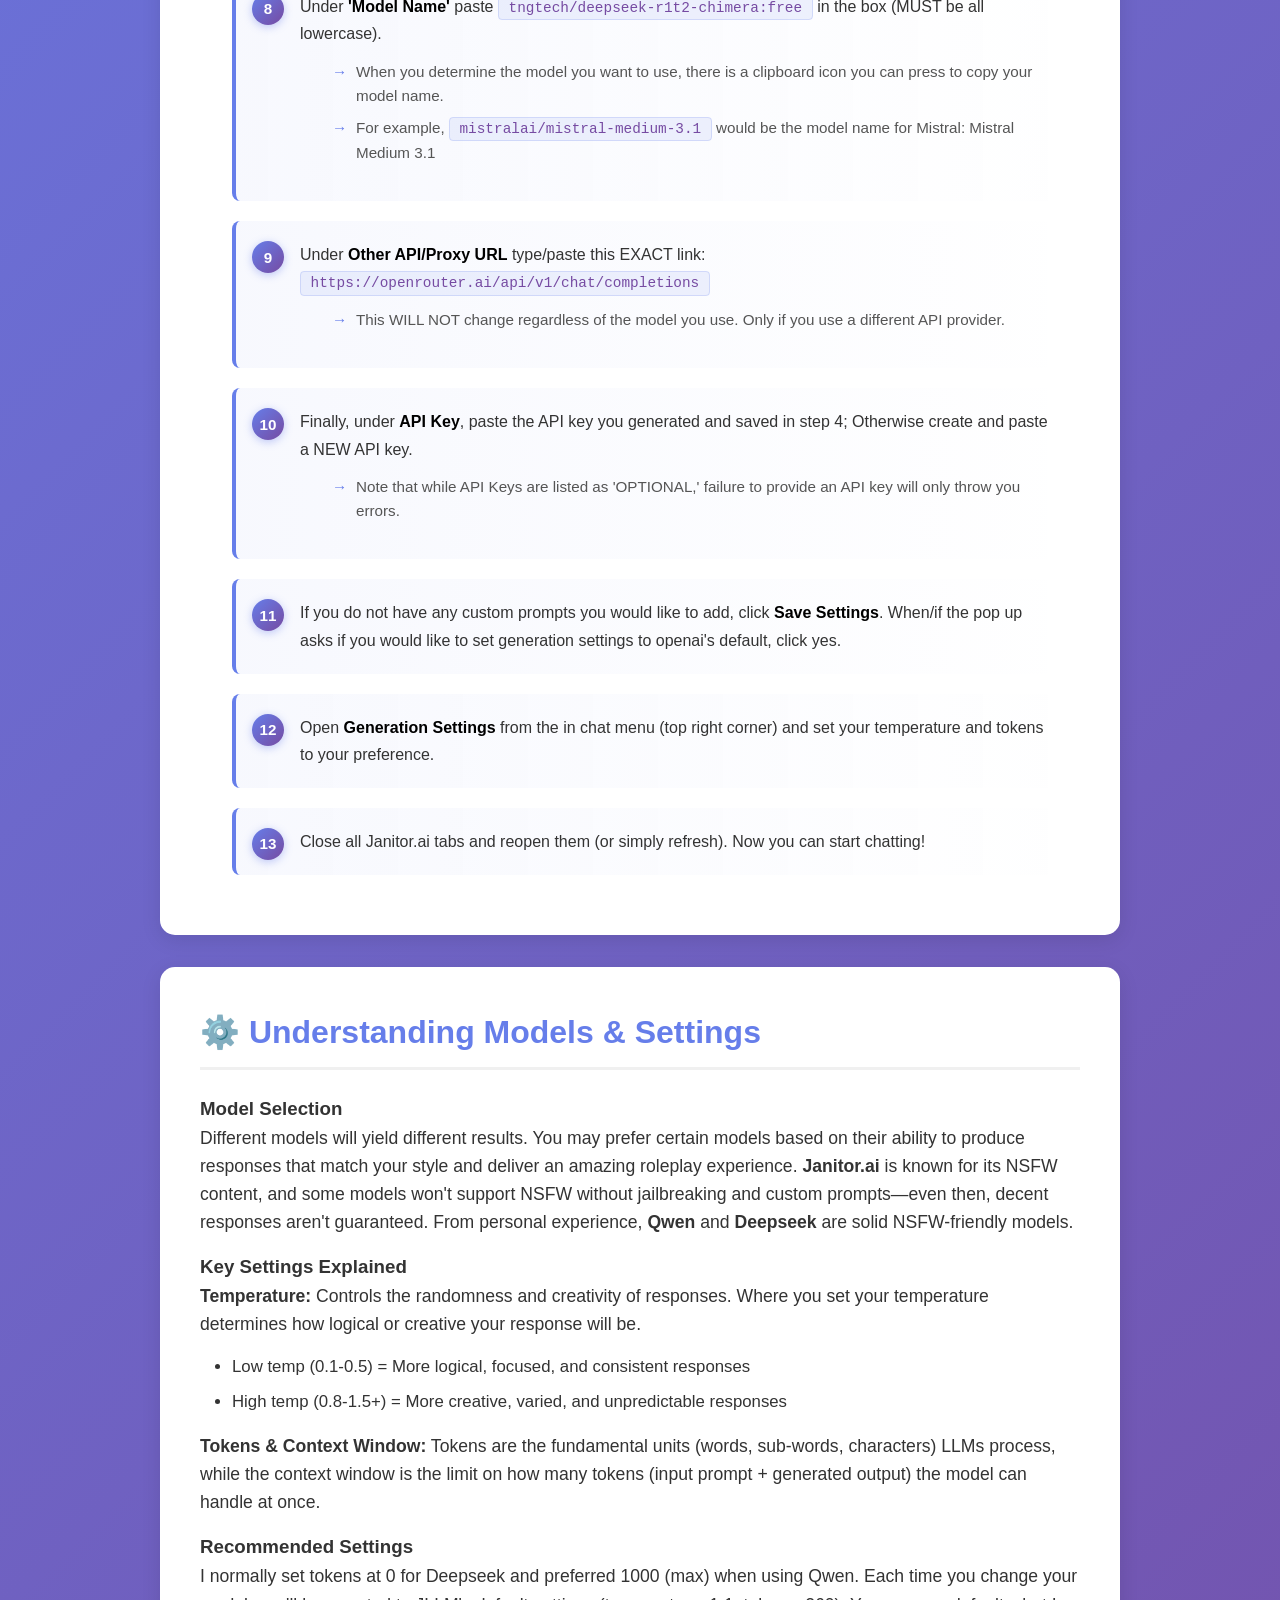
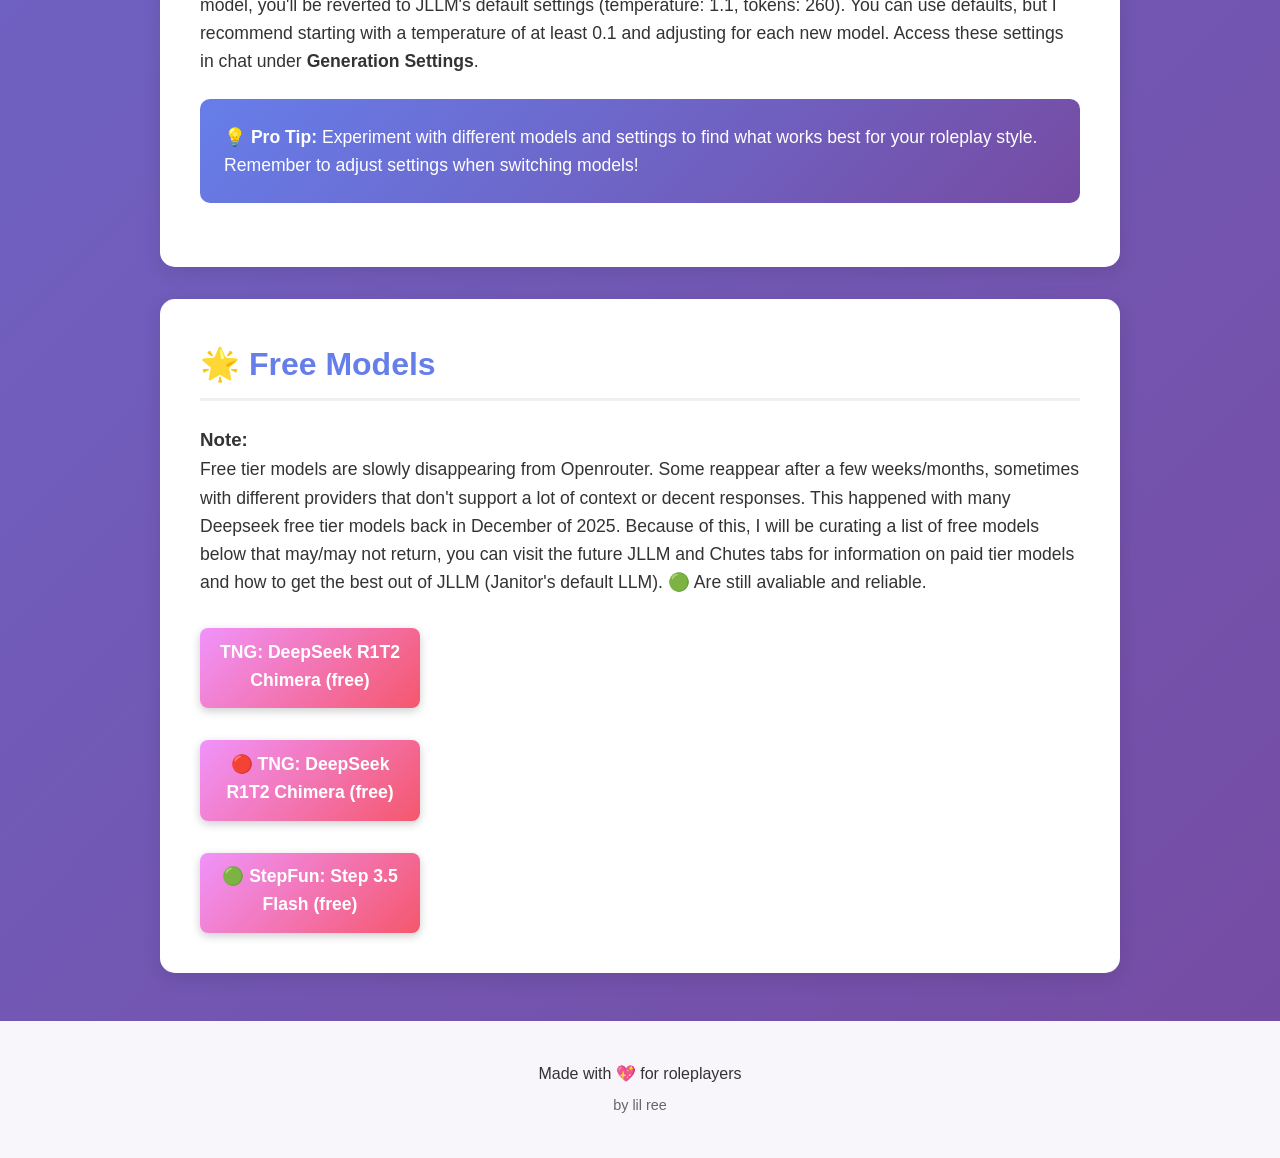
==== commit b105228c: "Fix HTML encoding issues in index.html Signed-off-by: malix ♡ <malsalt0990@gmail.com>" ====
--- a/public/index.html
+++ b/public/index.html
@@ -145,13 +145,31 @@
         </section>
 
         <section id="examples" class="card">
-            <h2>🌟 Popular Examples</h2>
+            <h2>🌟 Free Models</h2>
             <h3>Note:</h3>
-            <p>With the loss of free Deepseek models and the many changes regarding providers, this is currently the only model that I recommend until further notice. I have not had time to test many models in a while. This model currently does haev any errors or strict limitations (memory wise) and can handle NSFW content.</p>
+            <p>
+                Free tier models are slowly disappearing from Openrouter. Some reappear after a few weeks/months, sometimes with different providers that don't support a lot of context or decent responses.
+                This happened with many Deepseek free tier models back in December of 2025. Because of this, I will be curating a list of free models below that may/may not return, you can visit the future JLLM
+                and Chutes tabs for information on paid tier models and how to get the best out of JLLM (Janitor's default LLM). 🟢 Are still avaliable and reliable. 
+            </p>
             <div class="examples-grid">
                 <div class="example-box">
                         <a href="https://openrouter.ai/tngtech/deepseek-r1t2-chimera:free" target="_blank" style="text-decoration:none;color:inherit;">
                             <h3>TNG: DeepSeek R1T2 Chimera (free)</h3>
+                        </a>
+                </div>
+            </div>
+            <div class="examples-grid">
+                <div class="example-box">
+                        <a href="https://openrouter.ai/tngtech/deepseek-r1t2-chimera:free" target="_blank" style="text-decoration:none;color:inherit;">
+                            <h3>🔴 TNG: DeepSeek R1T2 Chimera (free)</h3>
+                        </a>
+                </div>
+            </div>
+            <div class="examples-grid">
+                <div class="example-box">
+                        <a href="https://openrouter.ai/stepfun/step-3.5-flash:free" target="_blank" style="text-decoration:none;color:inherit;">
+                            <h3>🟢 StepFun: Step 3.5 Flash (free)</h3>
                         </a>
                 </div>
             </div>
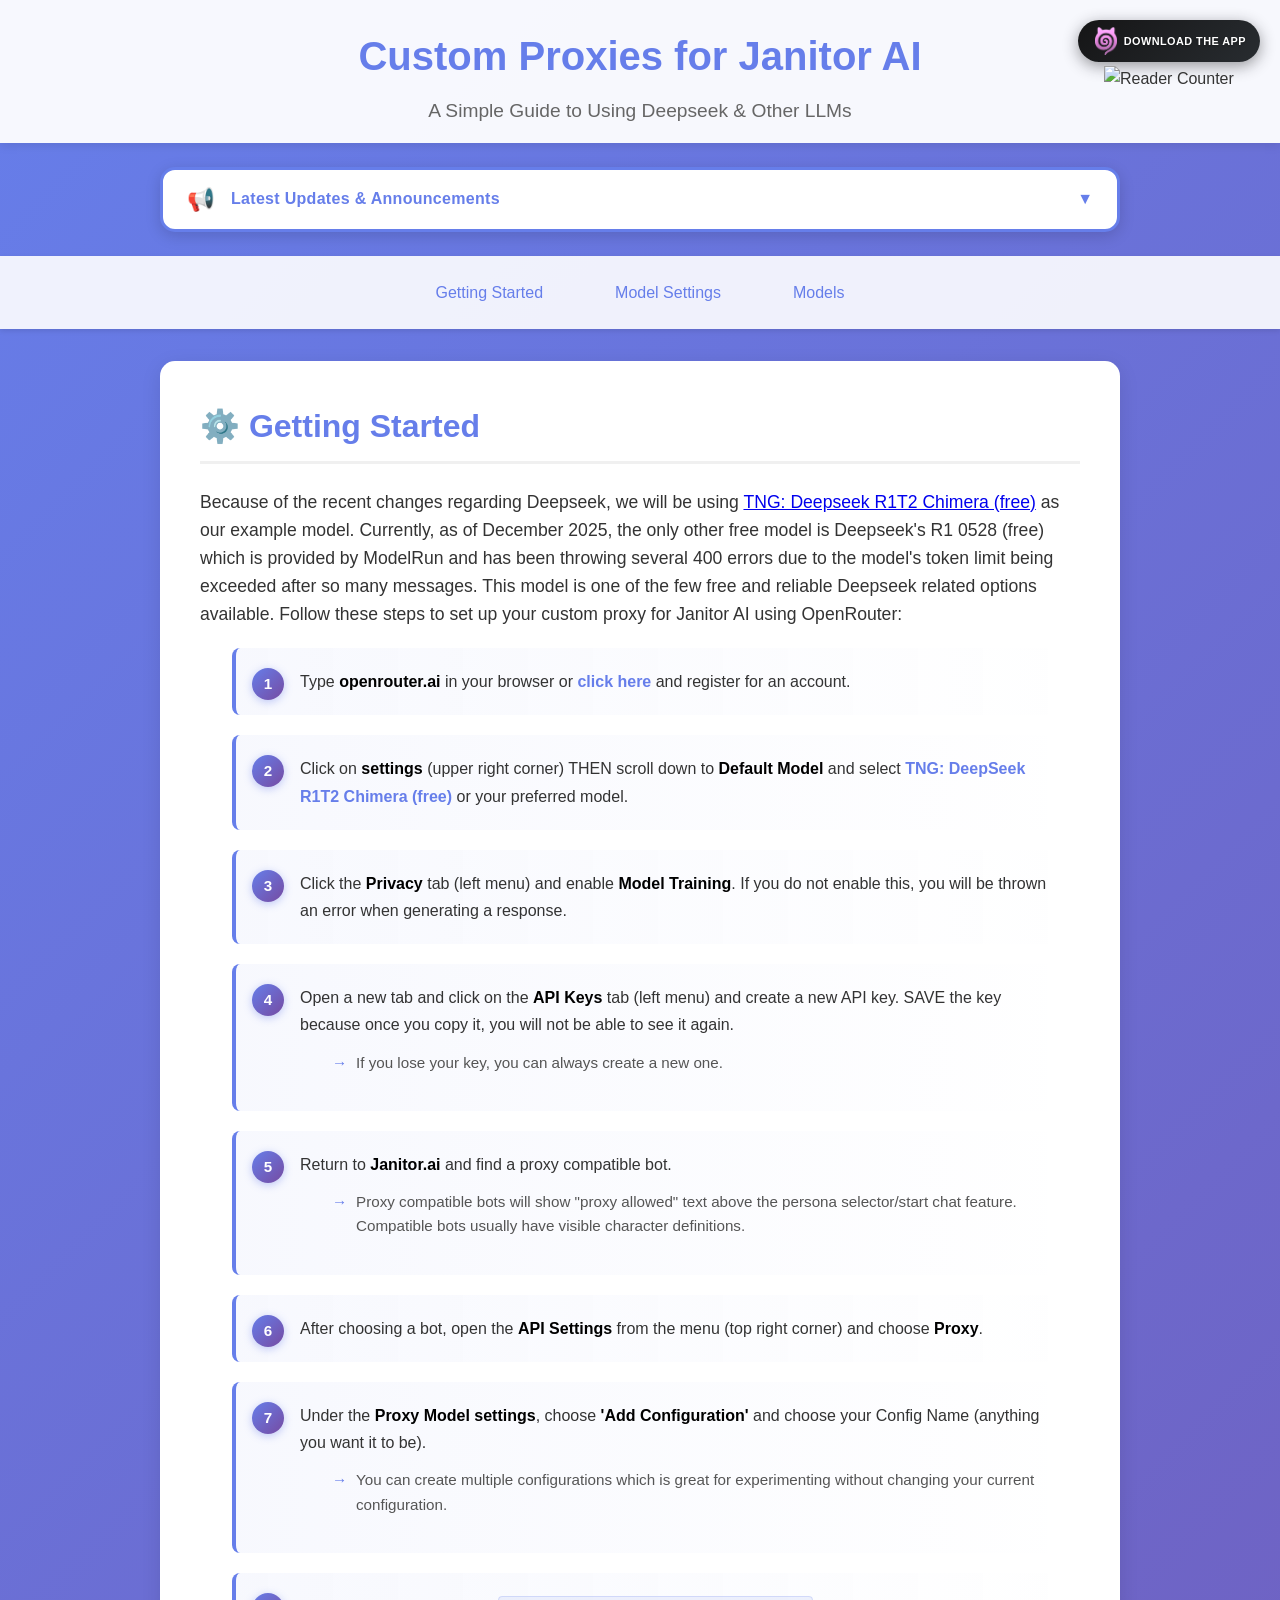
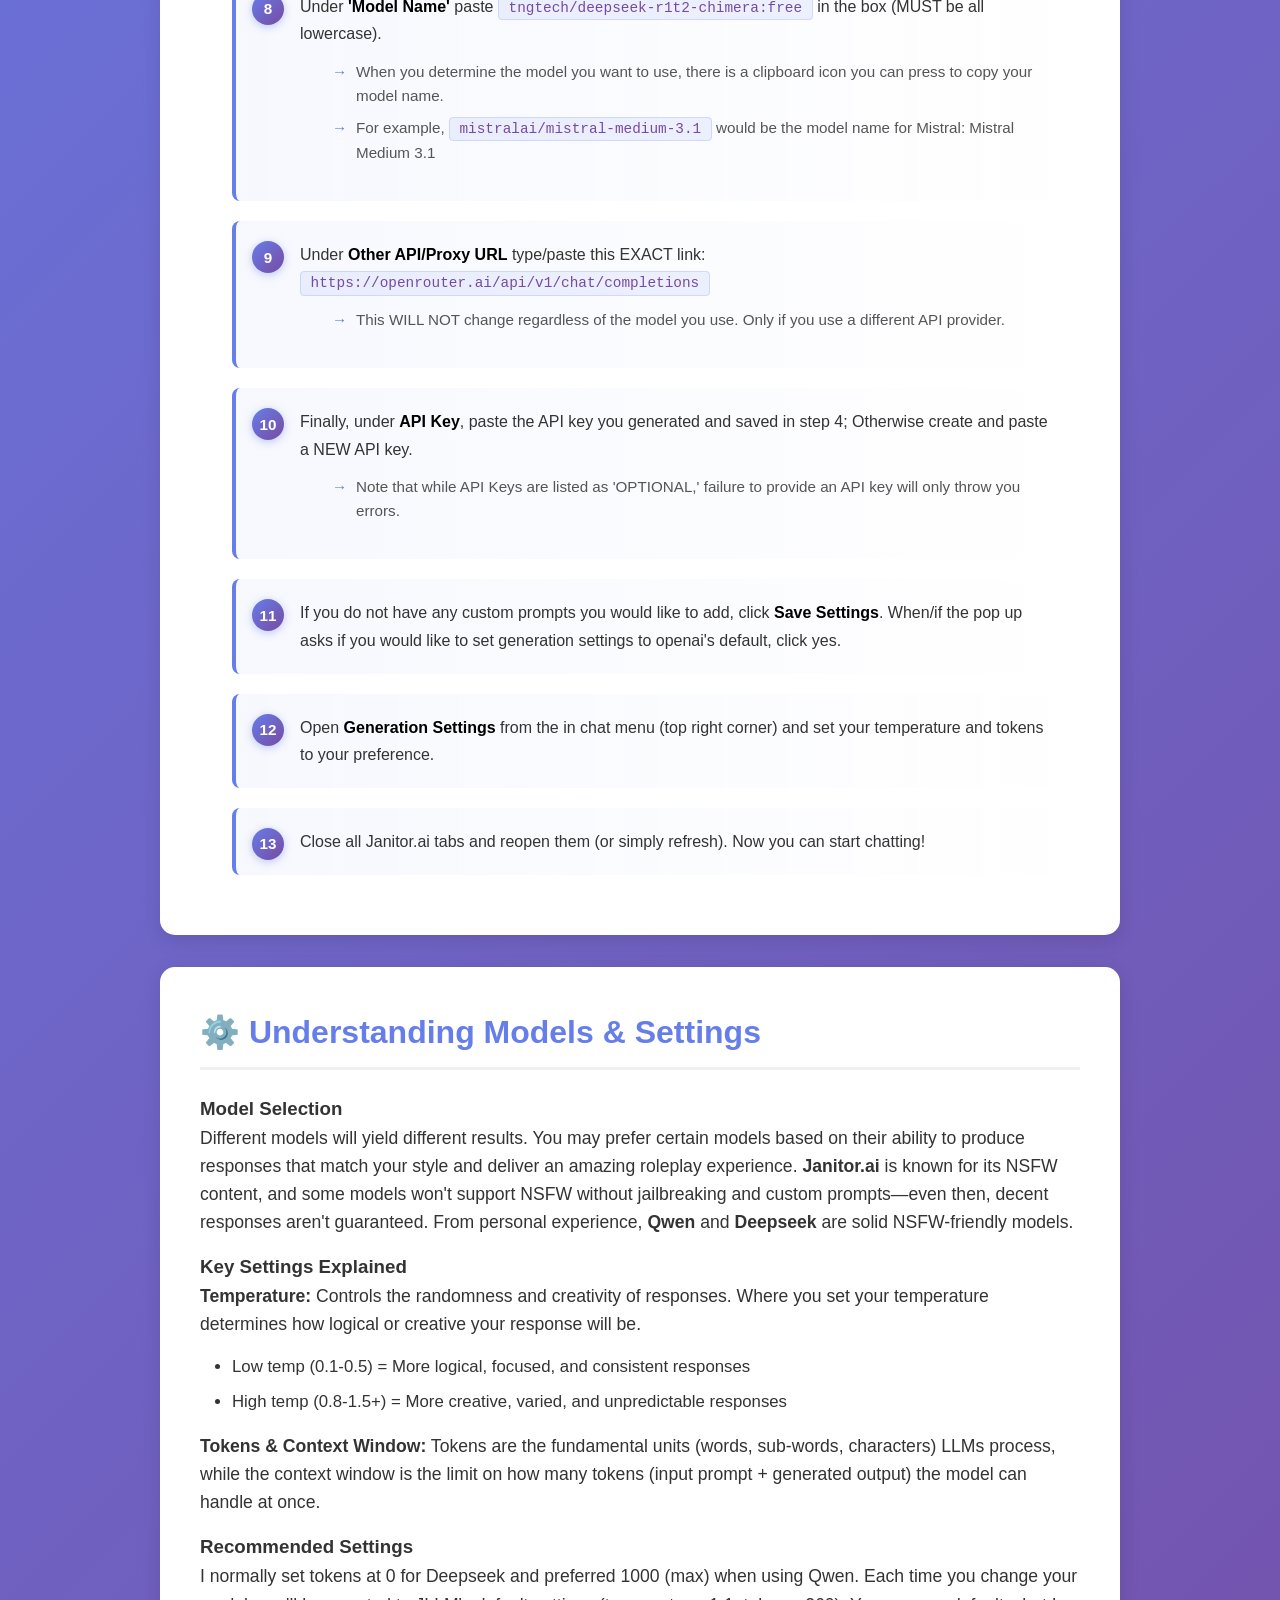
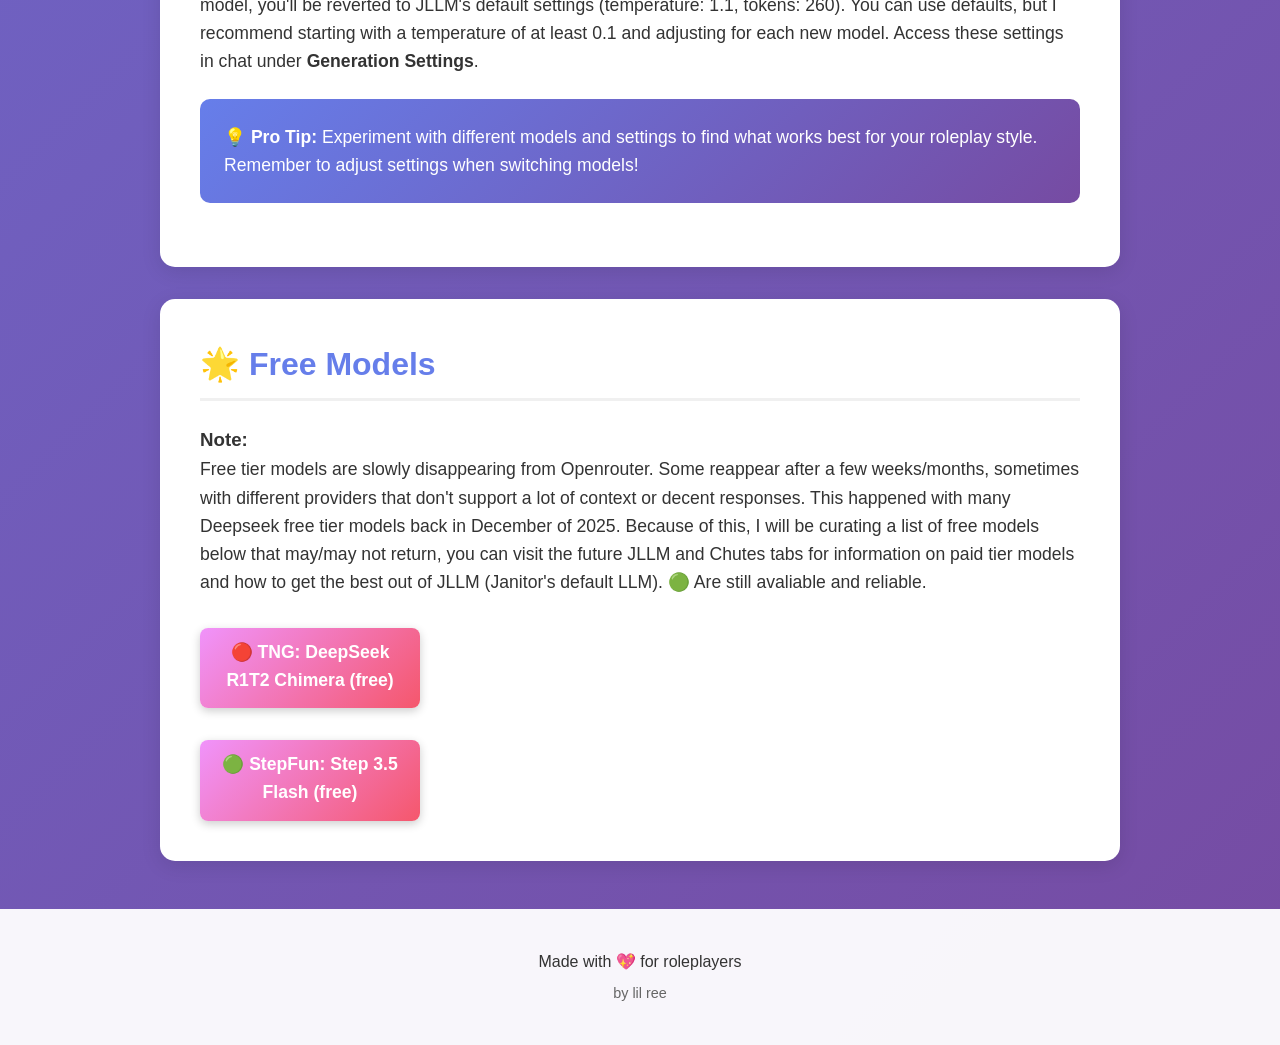
==== commit d487f9d3: "Fix HTML encoding issues in index.html Signed-off-by: malix ♡ <malsalt0990@gmail.com>" ====
--- a/public/index.html
+++ b/public/index.html
@@ -155,13 +155,6 @@
             <div class="examples-grid">
                 <div class="example-box">
                         <a href="https://openrouter.ai/tngtech/deepseek-r1t2-chimera:free" target="_blank" style="text-decoration:none;color:inherit;">
-                            <h3>TNG: DeepSeek R1T2 Chimera (free)</h3>
-                        </a>
-                </div>
-            </div>
-            <div class="examples-grid">
-                <div class="example-box">
-                        <a href="https://openrouter.ai/tngtech/deepseek-r1t2-chimera:free" target="_blank" style="text-decoration:none;color:inherit;">
                             <h3>🔴 TNG: DeepSeek R1T2 Chimera (free)</h3>
                         </a>
                 </div>
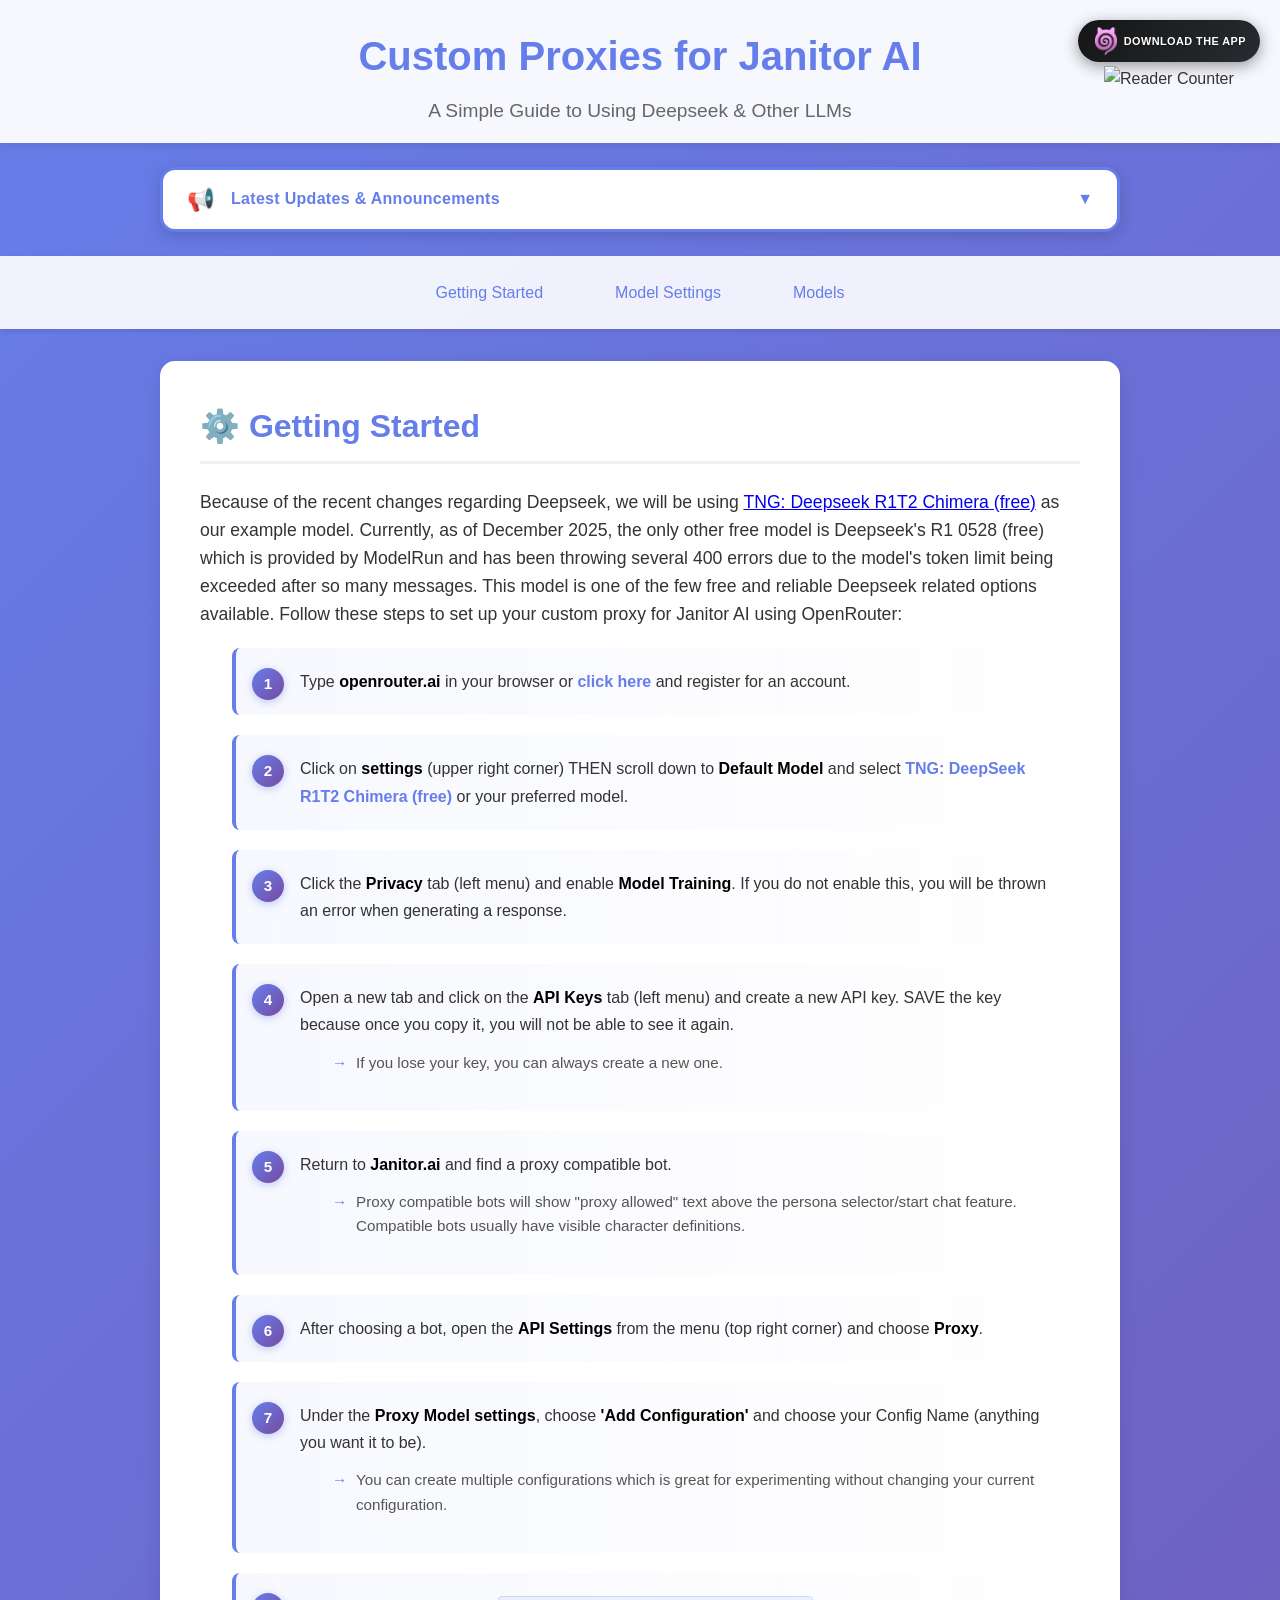
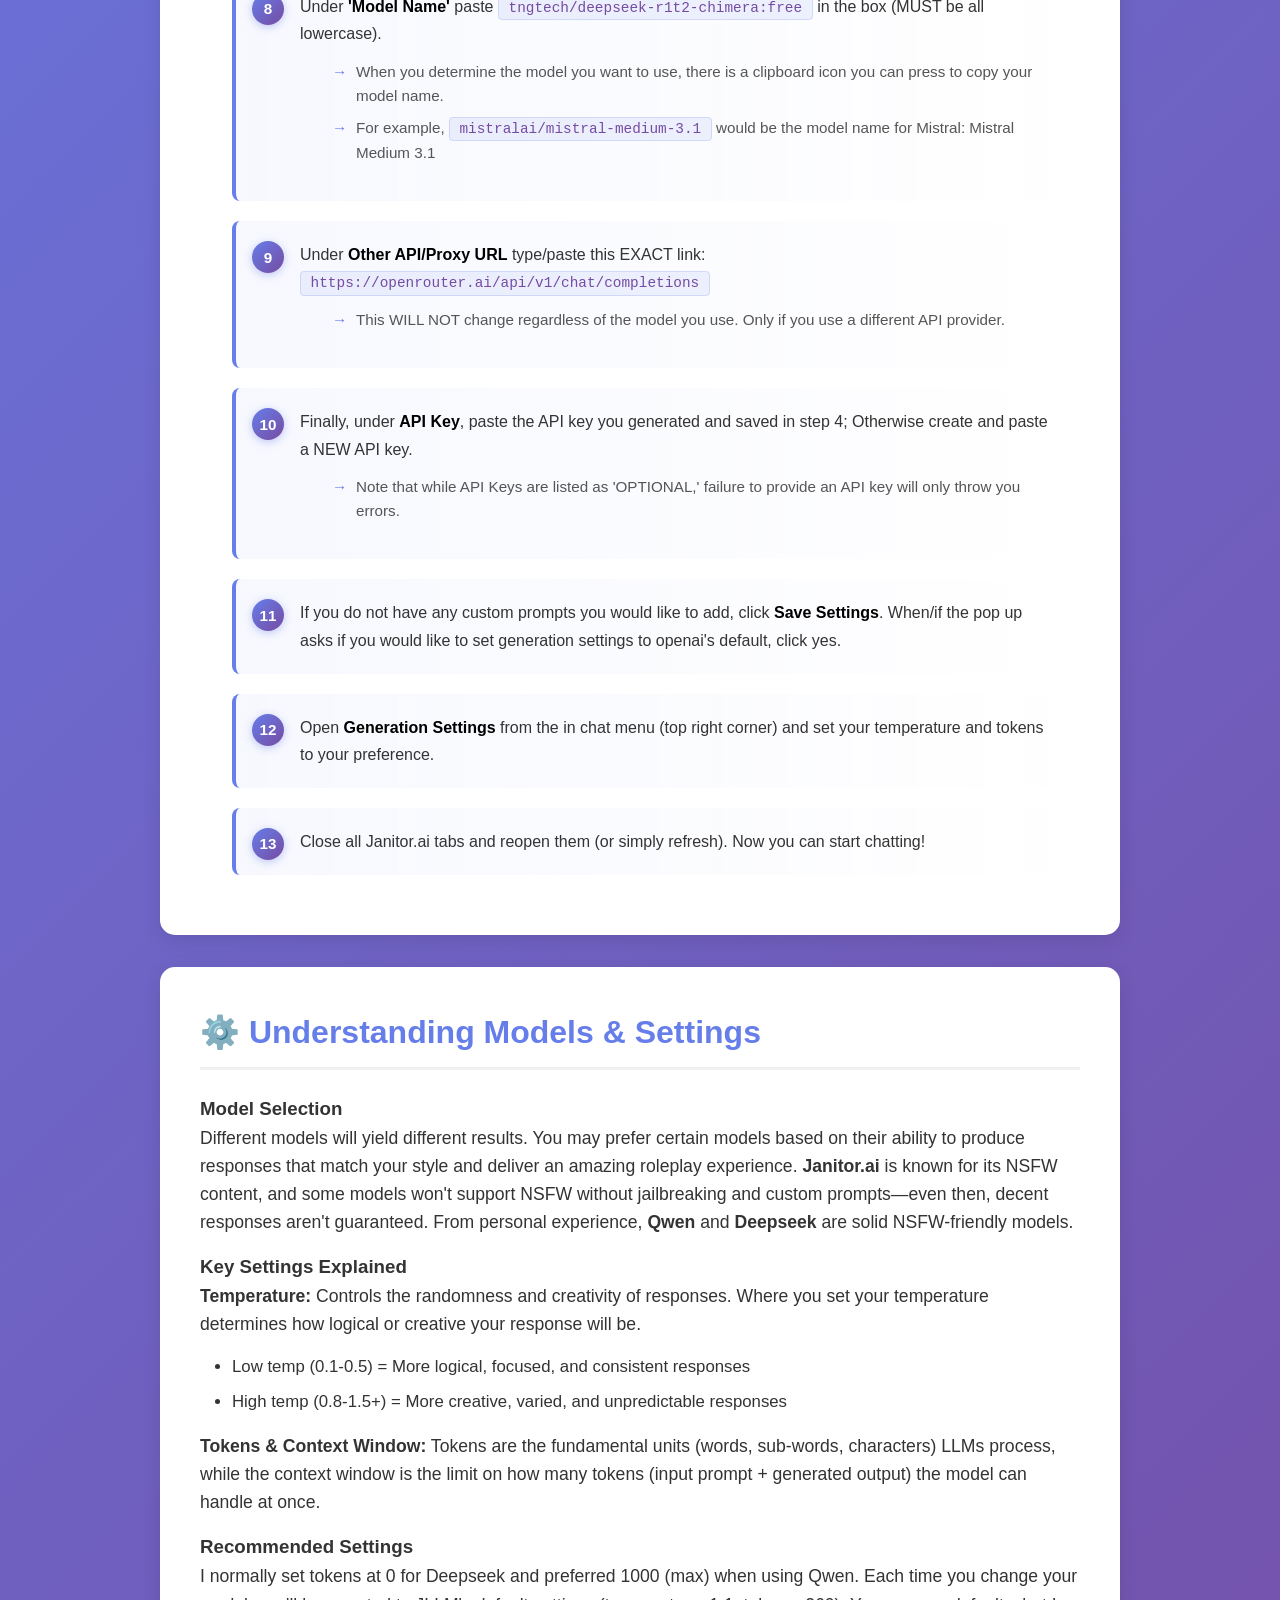
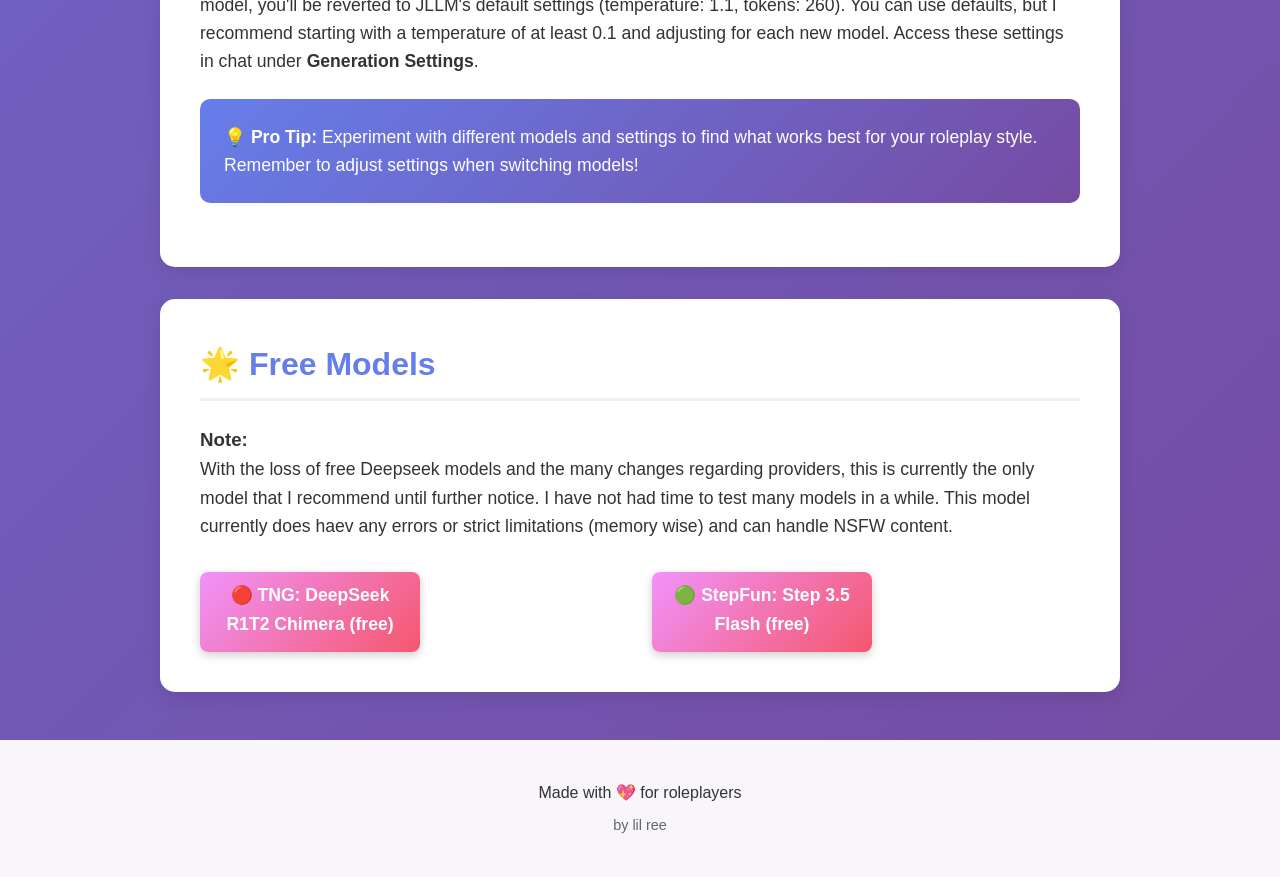
==== commit aca3b3dd: "Fix HTML encoding issues in index.html Signed-off-by: malix ♡ <malsalt0990@gmail.com>" ====
--- a/public/index.html
+++ b/public/index.html
@@ -147,19 +147,13 @@
         <section id="examples" class="card">
             <h2>🌟 Free Models</h2>
             <h3>Note:</h3>
-            <p>
-                Free tier models are slowly disappearing from Openrouter. Some reappear after a few weeks/months, sometimes with different providers that don't support a lot of context or decent responses.
-                This happened with many Deepseek free tier models back in December of 2025. Because of this, I will be curating a list of free models below that may/may not return, you can visit the future JLLM
-                and Chutes tabs for information on paid tier models and how to get the best out of JLLM (Janitor's default LLM). 🟢 Are still avaliable and reliable. 
-            </p>
+            <p>With the loss of free Deepseek models and the many changes regarding providers, this is currently the only model that I recommend until further notice. I have not had time to test many models in a while. This model currently does haev any errors or strict limitations (memory wise) and can handle NSFW content.</p>
             <div class="examples-grid">
                 <div class="example-box">
                         <a href="https://openrouter.ai/tngtech/deepseek-r1t2-chimera:free" target="_blank" style="text-decoration:none;color:inherit;">
                             <h3>🔴 TNG: DeepSeek R1T2 Chimera (free)</h3>
                         </a>
                 </div>
-            </div>
-            <div class="examples-grid">
                 <div class="example-box">
                         <a href="https://openrouter.ai/stepfun/step-3.5-flash:free" target="_blank" style="text-decoration:none;color:inherit;">
                             <h3>🟢 StepFun: Step 3.5 Flash (free)</h3>
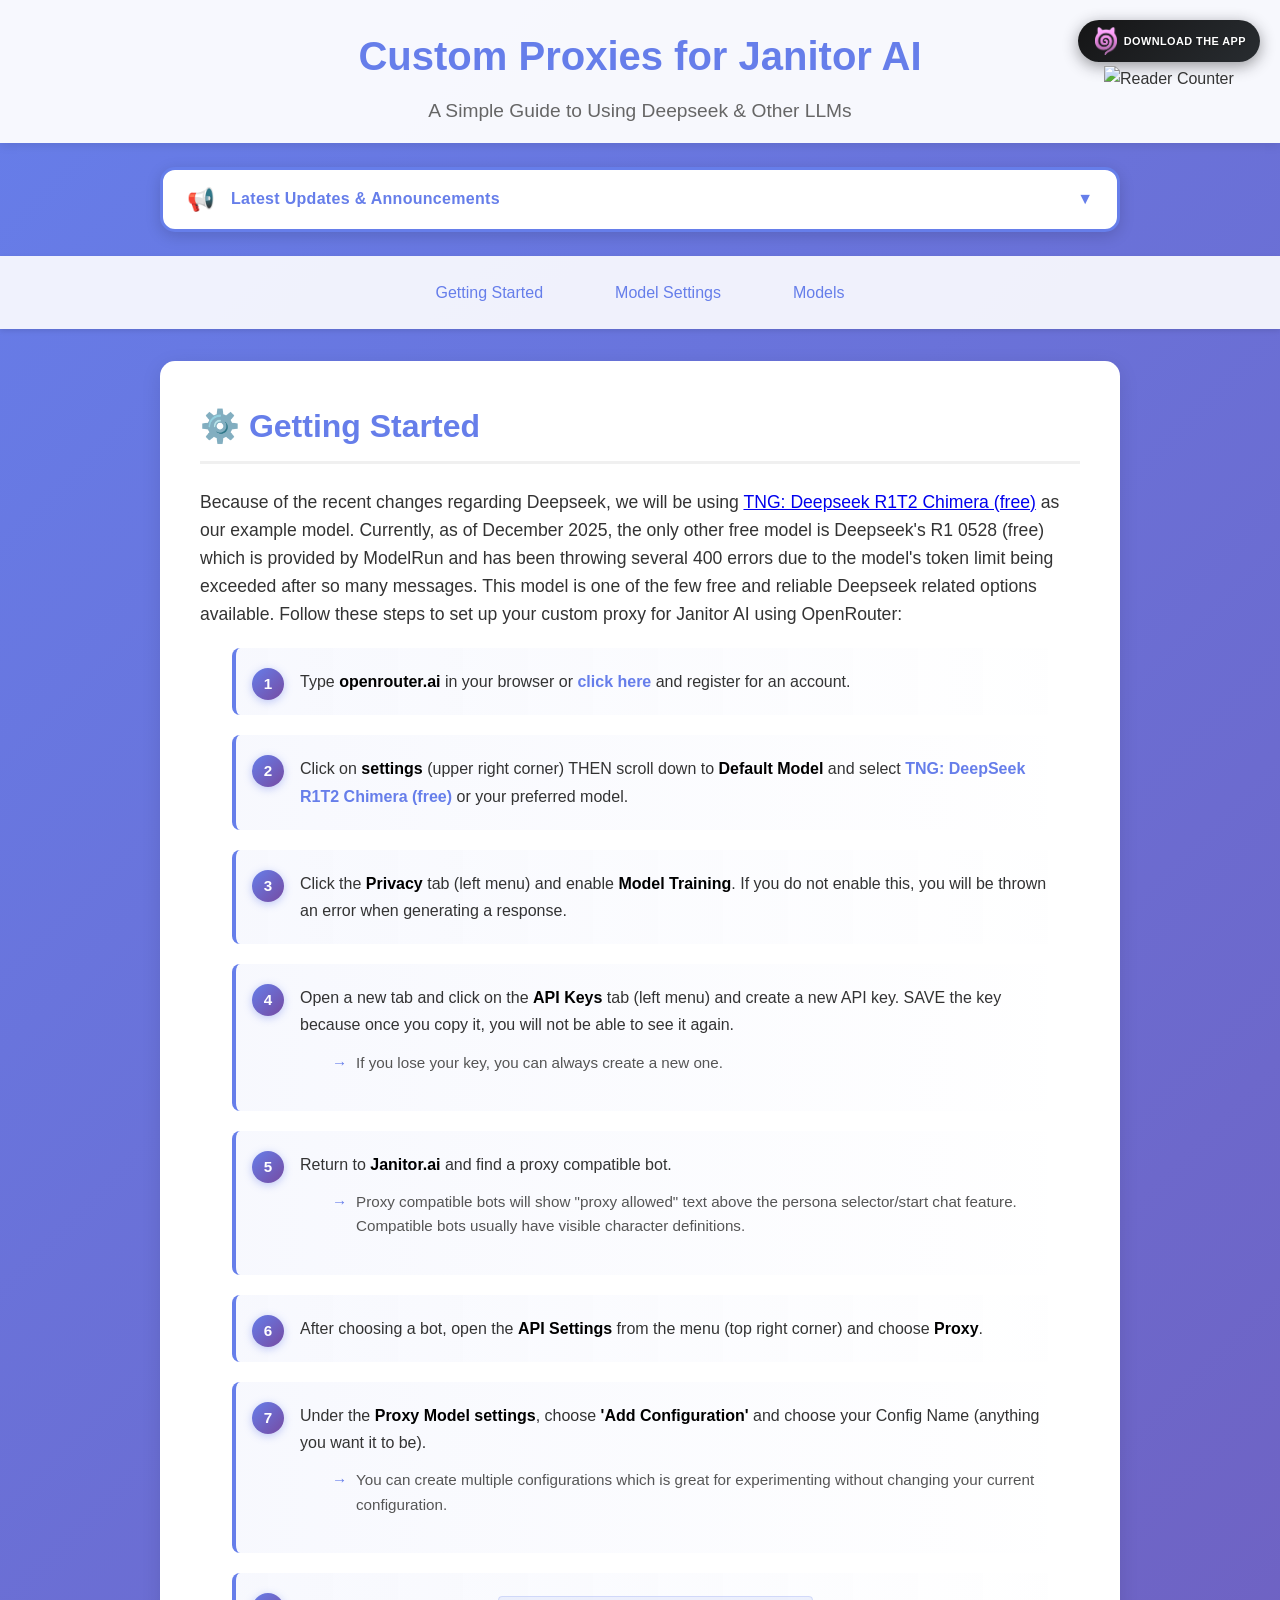
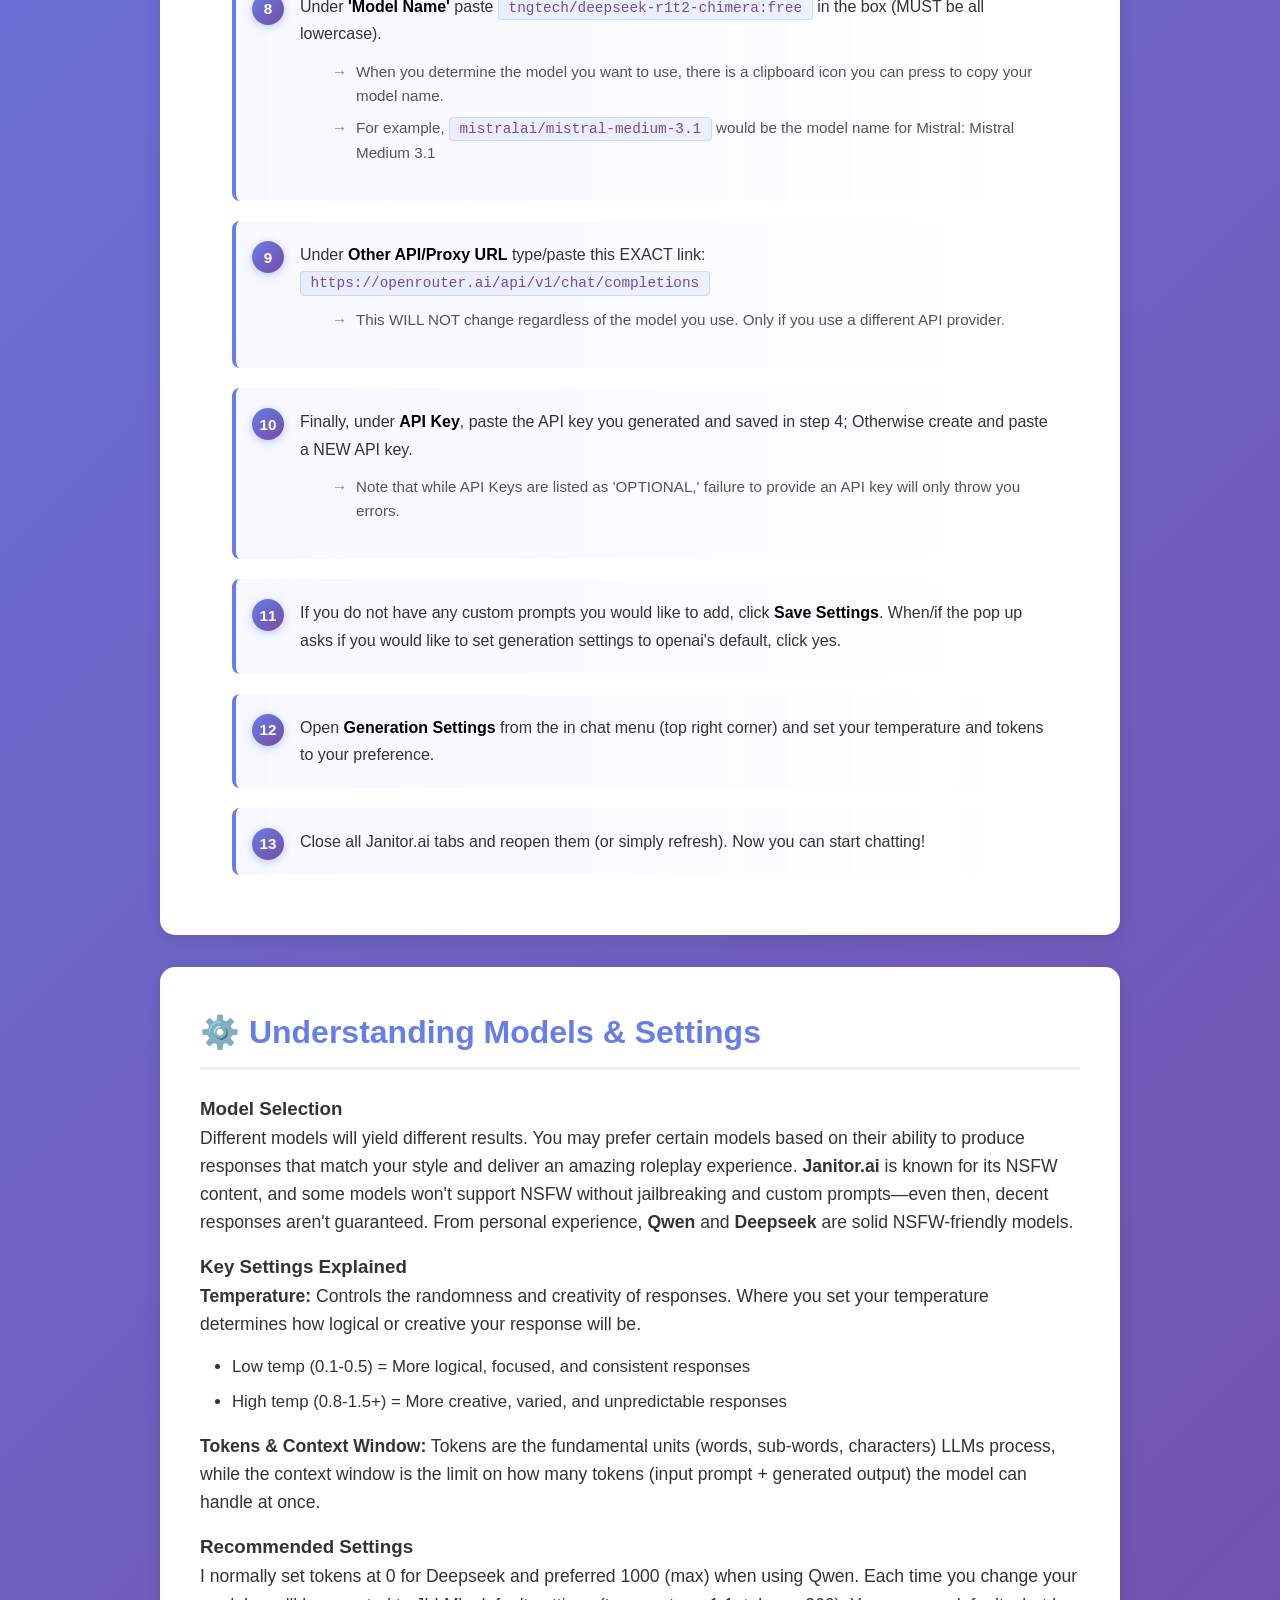
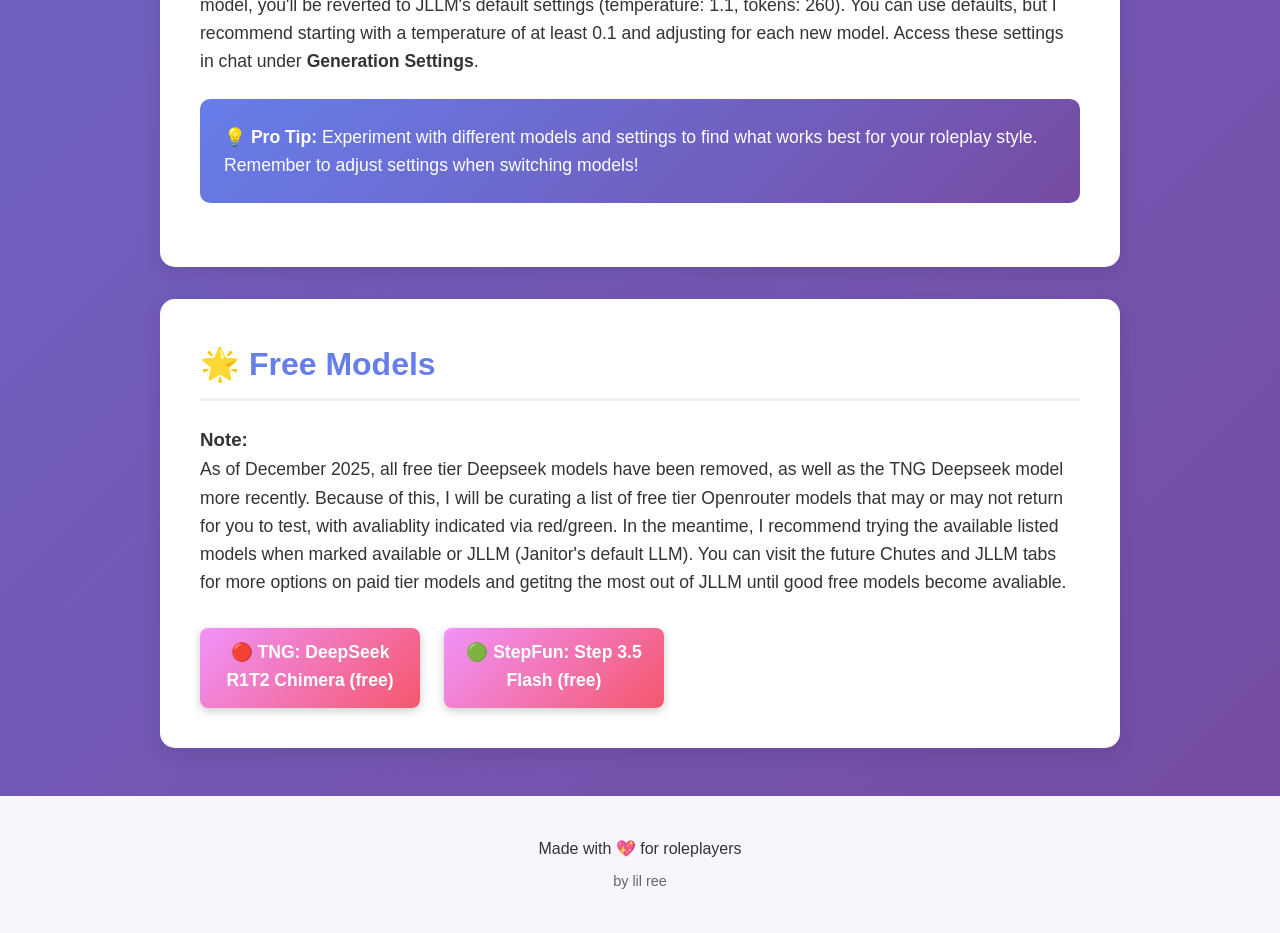
==== commit 1d59f7df: "Fix HTML encoding issues in index.html Signed-off-by: malix ♡ <malsalt0990@gmail.com>" ====
--- a/public/index.html
+++ b/public/index.html
@@ -147,7 +147,11 @@
         <section id="examples" class="card">
             <h2>🌟 Free Models</h2>
             <h3>Note:</h3>
-            <p>With the loss of free Deepseek models and the many changes regarding providers, this is currently the only model that I recommend until further notice. I have not had time to test many models in a while. This model currently does haev any errors or strict limitations (memory wise) and can handle NSFW content.</p>
+            <p> 
+                As of December 2025, all free tier Deepseek models have been removed, as well as the TNG Deepseek model more recently. Because of this, I will be curating a list of free tier Openrouter models that
+                may or may not return for you to test, with avaliablity indicated via red/green. In the meantime, I recommend trying the available listed models when marked available or JLLM (Janitor's default LLM). 
+                You can visit the future Chutes and JLLM tabs for more options on paid tier models and getitng the most out of JLLM until good free models become avaliable. 
+            </p>
             <div class="examples-grid">
                 <div class="example-box">
                         <a href="https://openrouter.ai/tngtech/deepseek-r1t2-chimera:free" target="_blank" style="text-decoration:none;color:inherit;">
--- a/public/css/style.css
+++ b/public/css/style.css
@@ -505,9 +505,15 @@
 
 .examples-grid {
     display: grid;
-    grid-template-columns: repeat(auto-fit, minmax(200px, 1fr));
+    grid-template-columns: repeat(auto-fill, minmax(220px, 220px));
     gap: 1.5rem;
     margin-top: 2rem;
+    justify-content: start;
+}
+
+.examples-grid > * {
+    width: 220px;
+    max-width: 220px;
 }
 
 .example-box {
@@ -518,9 +524,10 @@
     text-align: center;
     transition: transform 0.3s ease;
     box-shadow: 0 3px 10px rgba(0, 0, 0, 0.2);
-    display: inline-block;
-    min-width: 180px;
+    display: block;
+    width: 220px;
     max-width: 220px;
+    min-height: 100%;
     cursor: pointer;
 }
 
@@ -614,6 +621,16 @@
     .card p,
     .card li {
         font-size: 1rem;
+    }
+
+    .examples-grid {
+        grid-template-columns: repeat(auto-fill, minmax(220px, 220px));
+        justify-content: center;
+        gap: 1rem;
+    }
+
+    .example-box {
+        width: 220px;
     }
 }
 
@@ -741,16 +758,16 @@
         white-space: normal;
         word-break: break-word;
     }
-    
+
     .examples-grid {
-        grid-template-columns: 1fr;
+        grid-template-columns: 220px;
+        justify-content: center;
         gap: 1rem;
     }
 
     .example-box {
-        min-width: 0;
-        max-width: none;
-        width: 100%;
+        width: 220px;
+        max-width: 220px;
     }
 
     .app-download-widget {
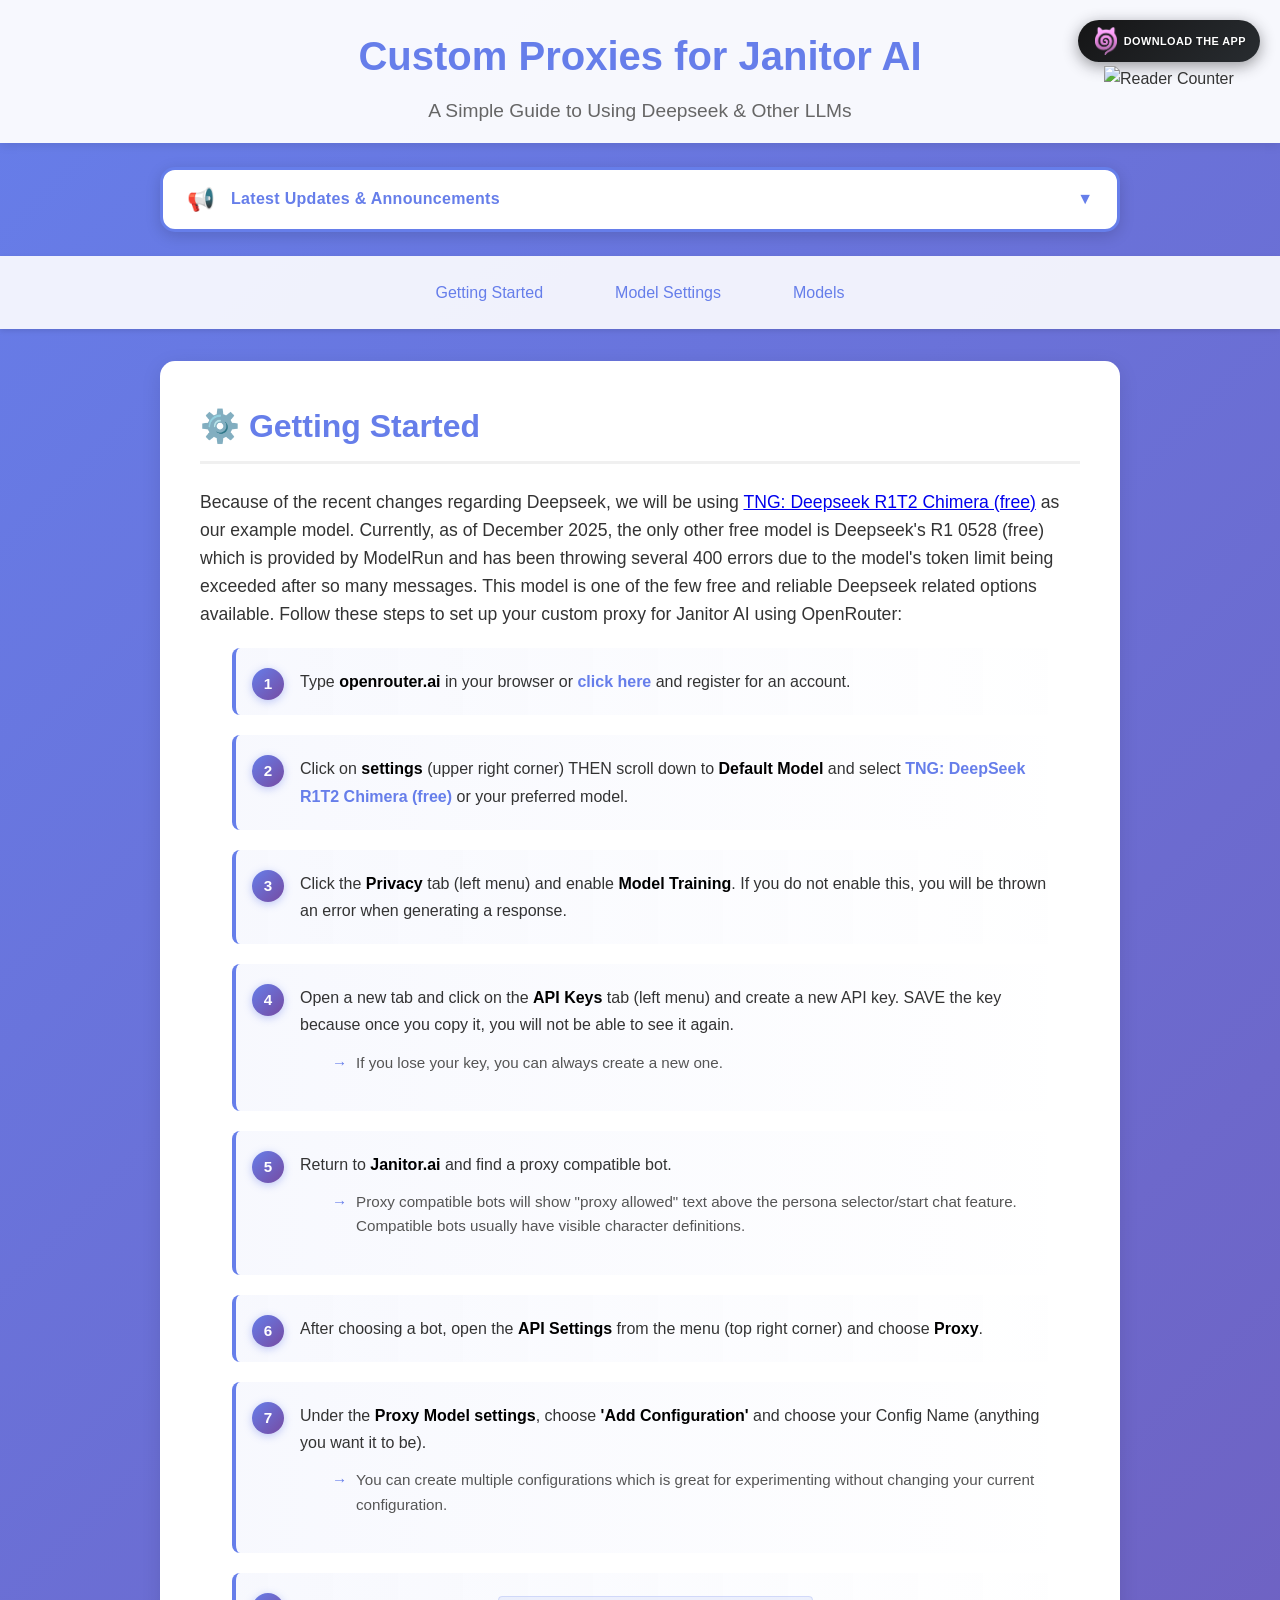
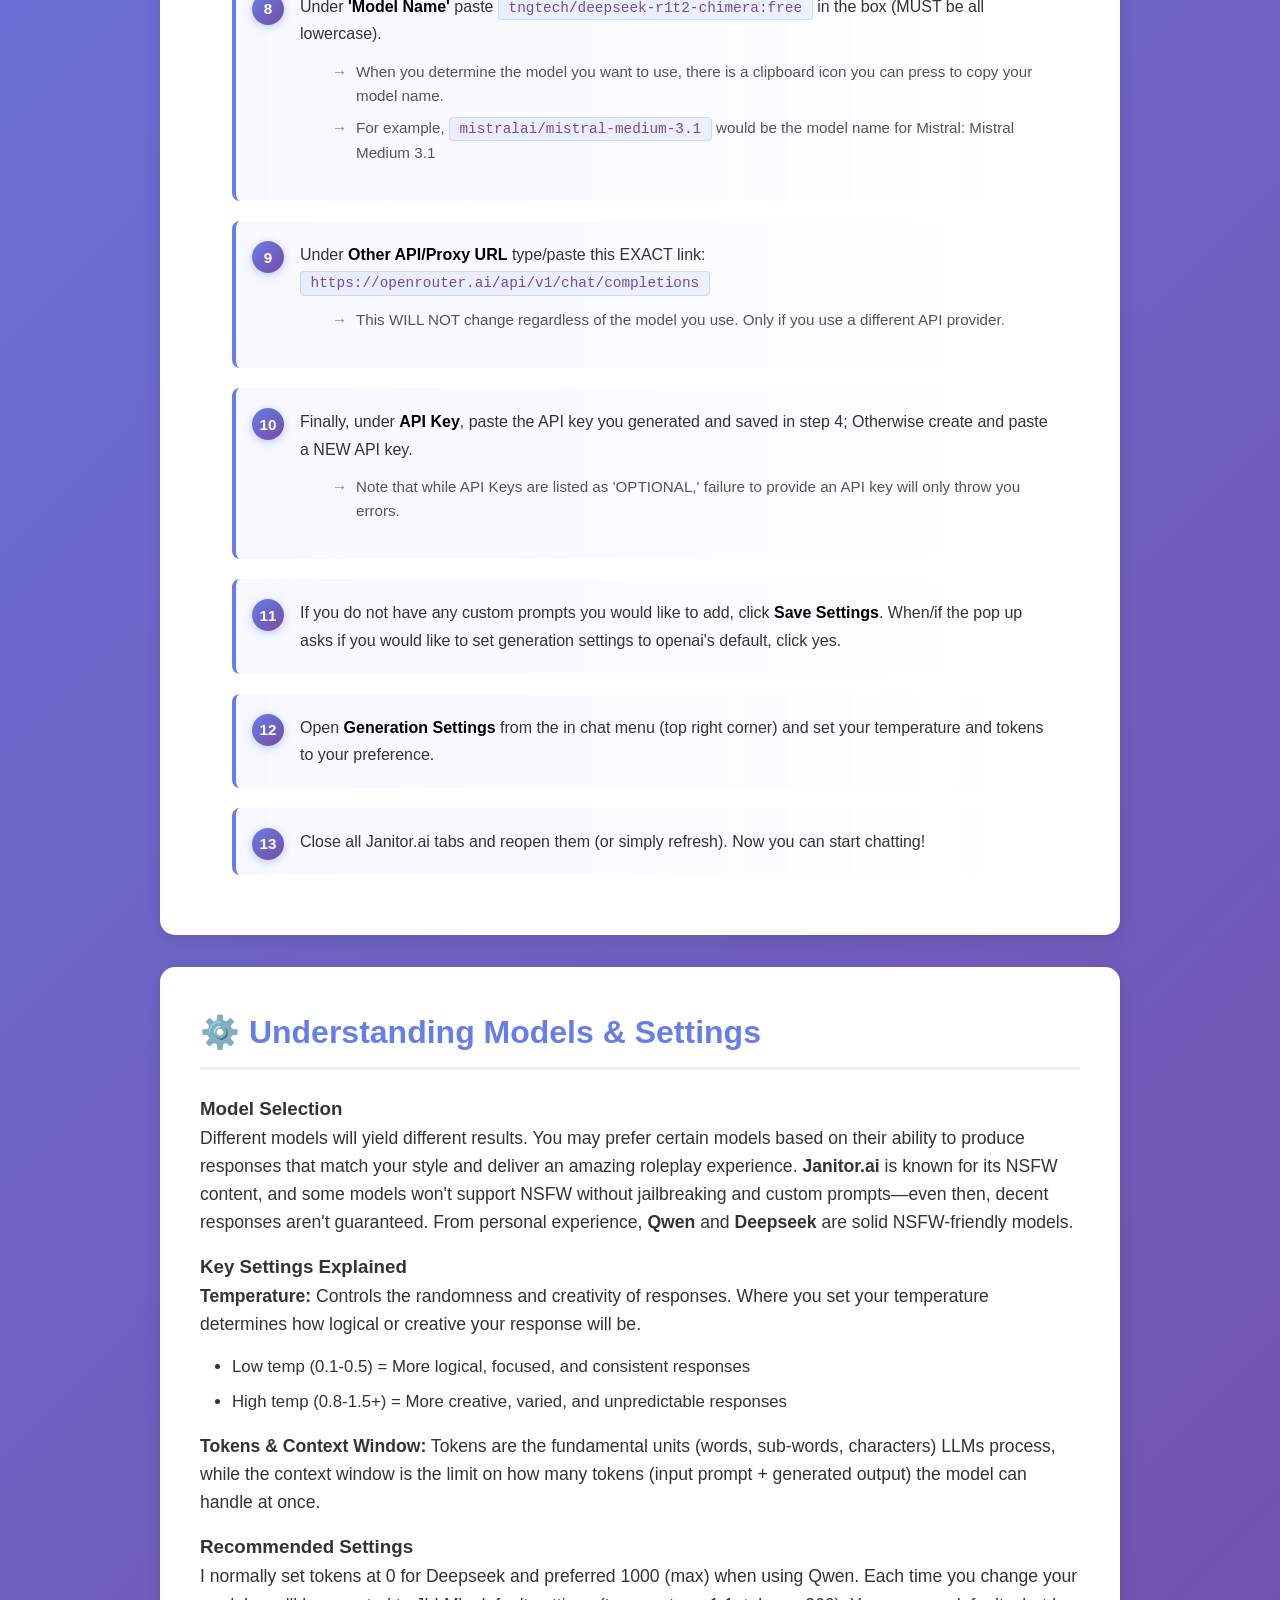
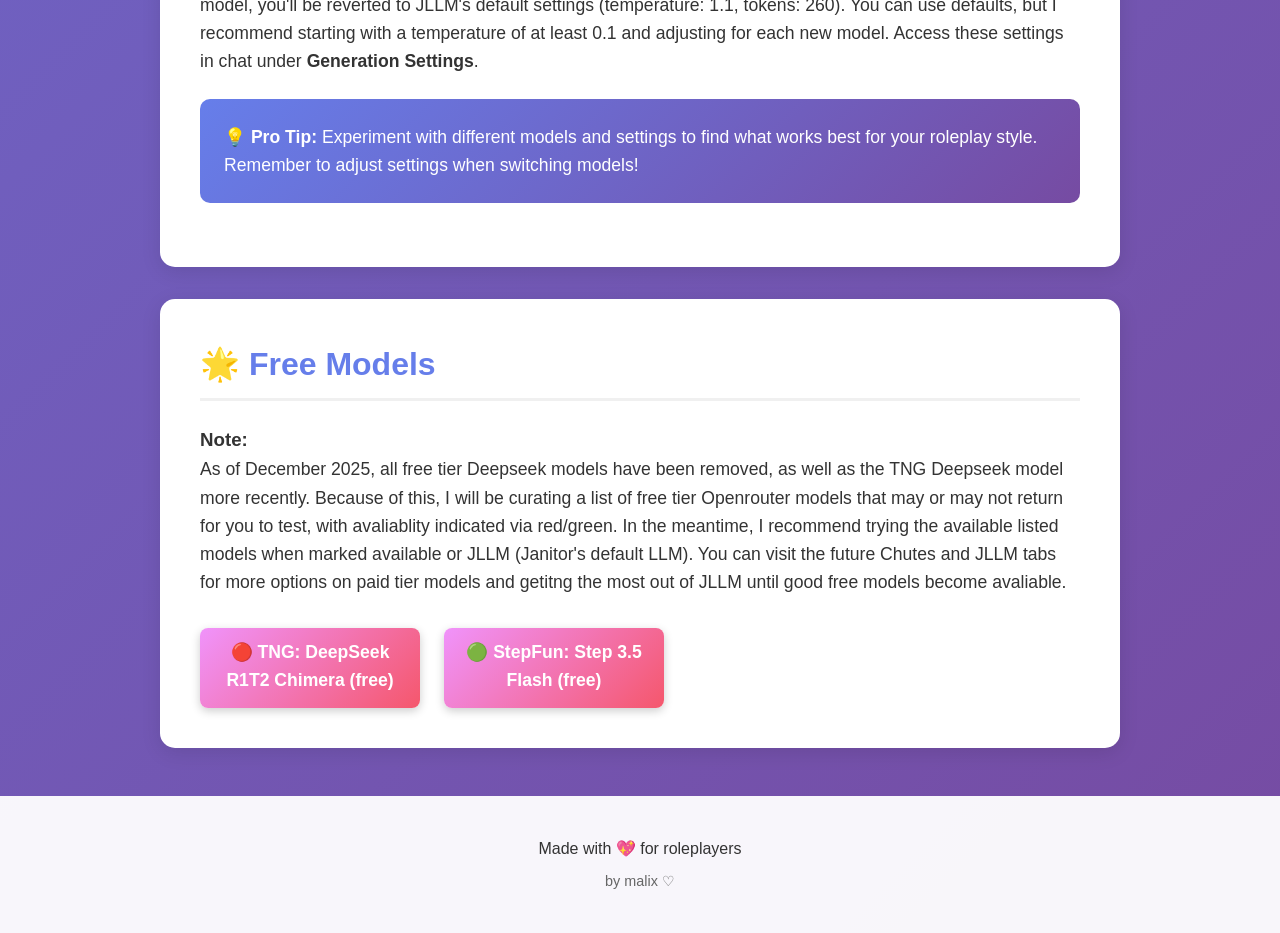
==== commit 7d590356: "Fix HTML encoding issues in index.html Signed-off-by: malix ♡ <malsalt0990@gmail.com>" ====
--- a/public/index.html
+++ b/public/index.html
@@ -170,7 +170,7 @@
     <footer>
         <div class="container">
             <p>Made with 💖 for roleplayers</p>
-            <p class="small">by lil ree</p>
+            <p class="small">by malix ♡</p>
         </div>
     </footer>
 
